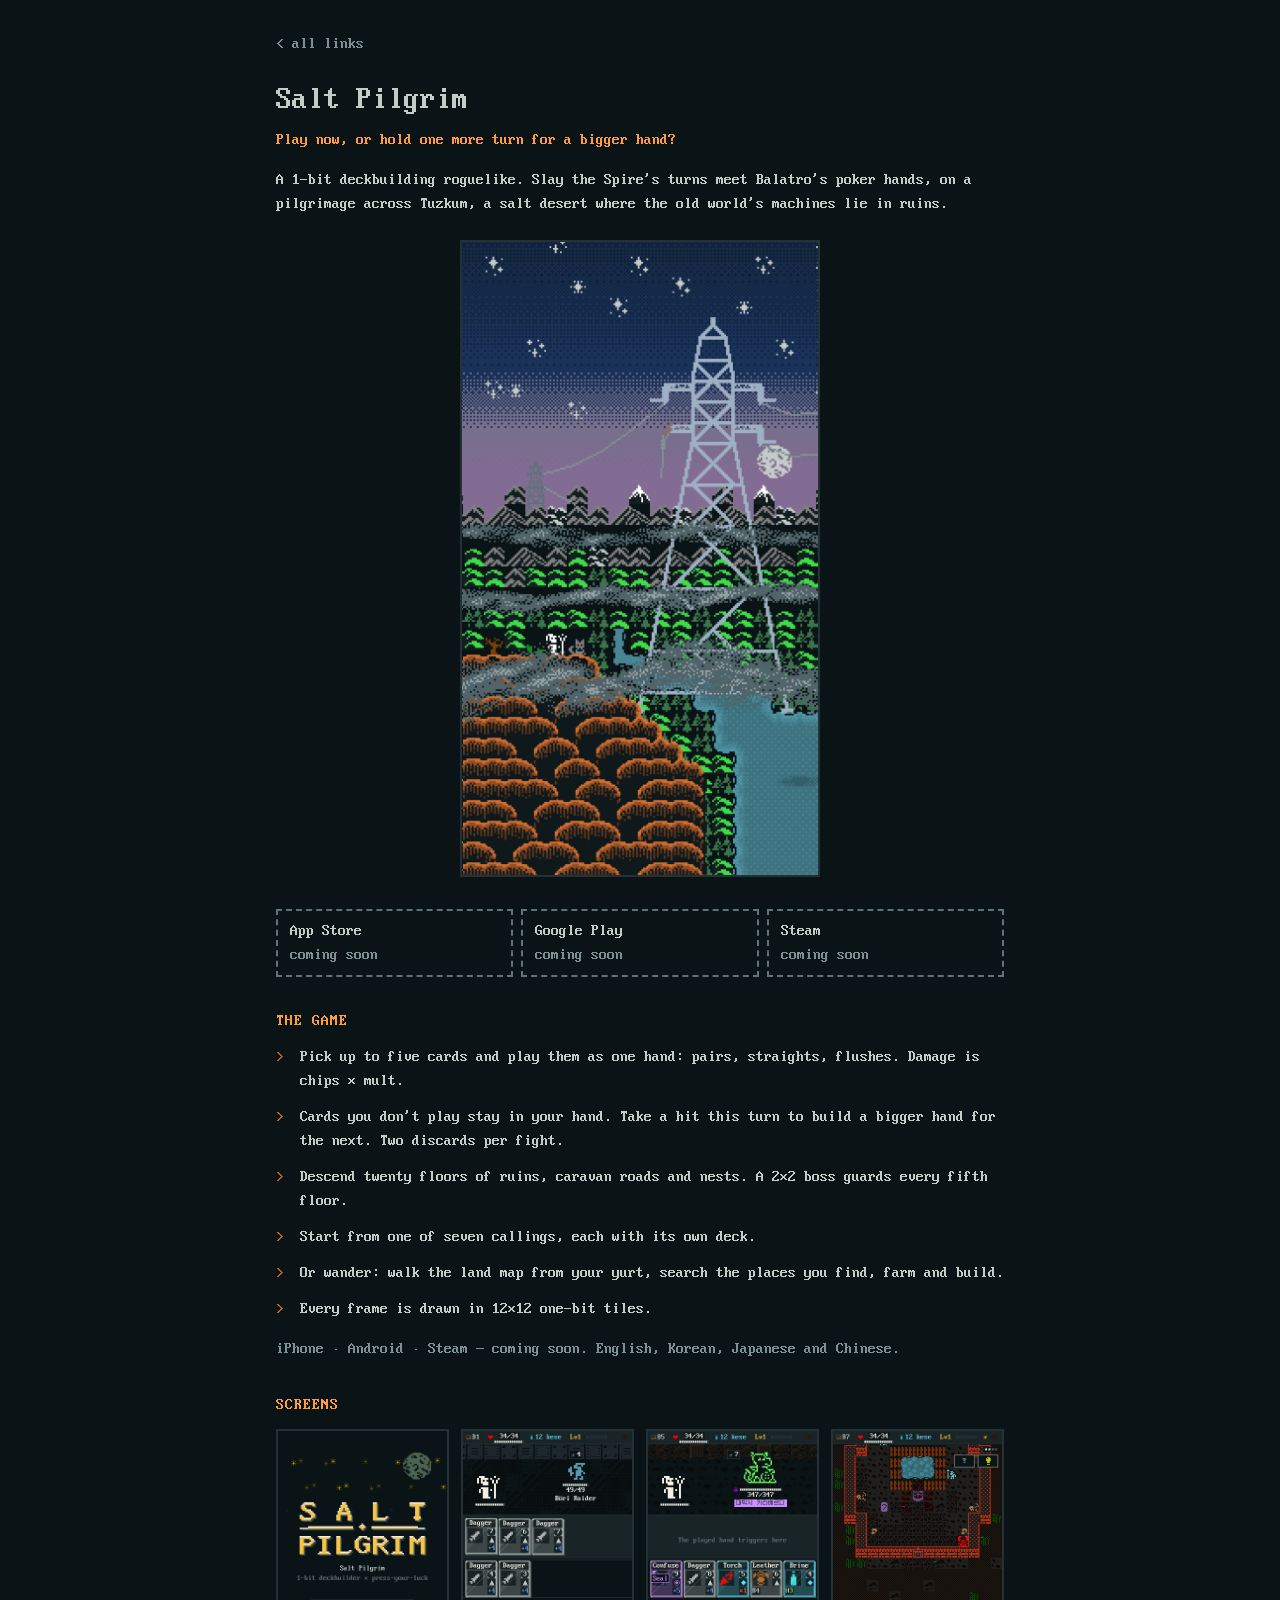
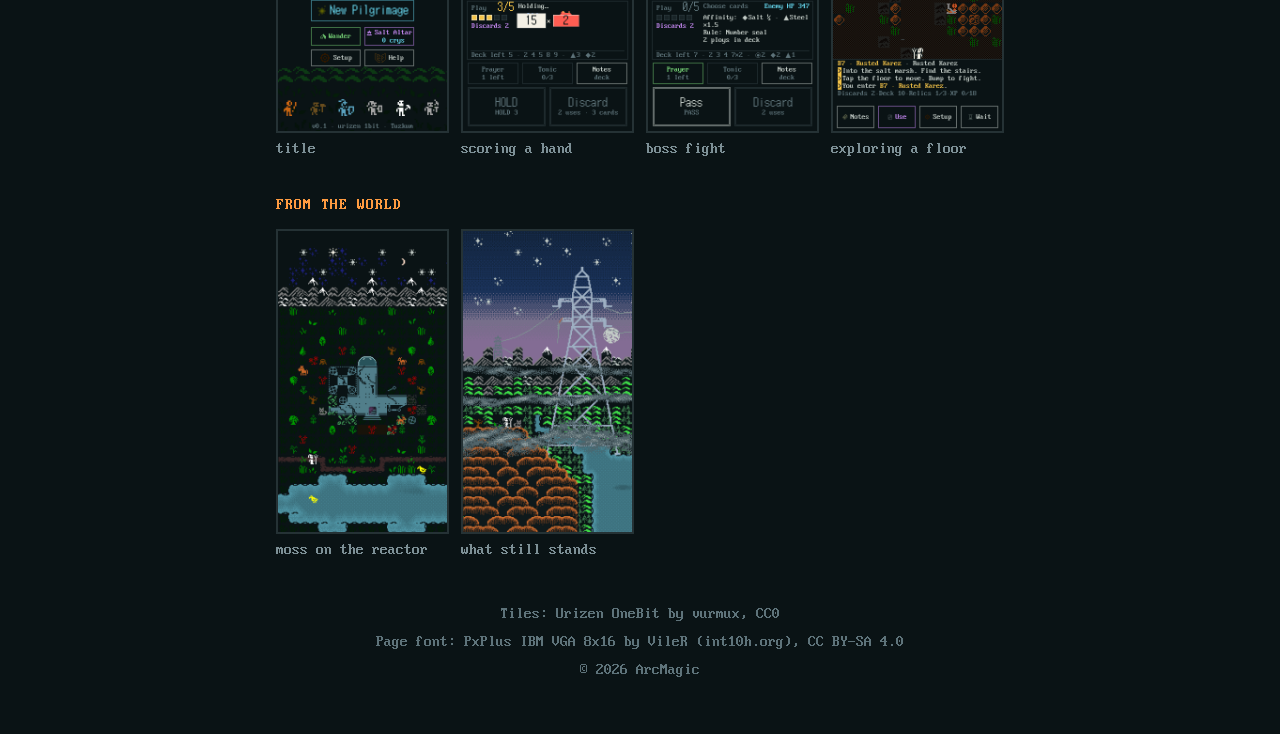
==== salt-pilgrim/index.html @ 6f79bd91 "Link tree and landing pages for Salt Pilgrim and Salt Pilgrim: The Water Returned English only; App " ====
<!doctype html>
<html lang="en">
<head>
<meta charset="utf-8">
<meta name="viewport" content="width=device-width, initial-scale=1">
<title>Salt Pilgrim — 1-bit deckbuilding roguelike</title>
<meta name="description" content="Play now, or hold one more turn for a bigger hand? A 1-bit deckbuilding roguelike set in Tuzkum, a salt desert. Coming soon to iOS, Android and Steam.">
<meta property="og:title" content="Salt Pilgrim">
<meta property="og:description" content="A 1-bit deckbuilding roguelike. Coming soon to iOS, Android and Steam.">
<meta property="og:image" content="https://namyunwoo.github.io/saltpilgrim/img/sp/moment06.png">
<meta property="og:url" content="https://namyunwoo.github.io/saltpilgrim/salt-pilgrim/">
<meta name="theme-color" content="#0A1315">
<link rel="icon" href="../img/avatar.png">
<link rel="stylesheet" href="../style.css">
</head>
<body>
<main class="wrap wide">
  <a class="back" href="../">&lt; all links</a>

  <section class="hero">
    <h1>Salt Pilgrim</h1>
    <p class="tagline">Play now, or hold one more turn for a bigger hand?</p>
    <p class="pitch">A 1-bit deckbuilding roguelike. Slay the Spire's turns meet Balatro's poker hands, on a pilgrimage across Tuzkum, a salt desert where the old world's machines lie in ruins.</p>
    <img class="hero-art tall" src="../img/sp/moment06.png" alt="A pilgrim and a dog on a mountain summit, facing a giant ruined power pylon at dusk" width="720" height="1280">
  </section>

  <div class="stores" aria-label="Store releases">
    <div class="store"><b>App Store</b>coming soon</div>
    <div class="store"><b>Google Play</b>coming soon</div>
    <div class="store"><b>Steam</b>coming soon</div>
  </div>

  <h2>THE GAME</h2>
  <ul class="features">
    <li>Pick up to five cards and play them as one hand: pairs, straights, flushes. Damage is chips × mult.</li>
    <li>Cards you don't play stay in your hand. Take a hit this turn to build a bigger hand for the next. Two discards per fight.</li>
    <li>Descend twenty floors of ruins, caravan roads and nests. A 2×2 boss guards every fifth floor.</li>
    <li>Start from one of seven callings, each with its own deck.</li>
    <li>Or wander: walk the land map from your yurt, search the places you find, farm and build.</li>
    <li>Every frame is drawn in 12×12 one-bit tiles.</li>
  </ul>
  <p class="facts">iPhone · Android · Steam — coming soon. English, Korean, Japanese and Chinese.</p>

  <h2>SCREENS</h2>
  <div class="shots">
    <figure><img src="../img/sp/title.png" alt="Title screen" width="720" height="1280" loading="lazy"><figcaption>title</figcaption></figure>
    <figure><img src="../img/sp/combat.png" alt="A hand being scored in combat" width="720" height="1280" loading="lazy"><figcaption>scoring a hand</figcaption></figure>
    <figure><img src="../img/sp/boss.png" alt="Boss fight" width="720" height="1280" loading="lazy"><figcaption>boss fight</figcaption></figure>
    <figure><img src="../img/sp/map.png" alt="Exploring a floor" width="720" height="1280" loading="lazy"><figcaption>exploring a floor</figcaption></figure>
  </div>

  <h2>FROM THE WORLD</h2>
  <div class="shots">
    <figure><img src="../img/sp/moment05.png" alt="A mossy ruined reactor in a forest at night, a pilgrim walking past" width="720" height="1280" loading="lazy"><figcaption>moss on the reactor</figcaption></figure>
    <figure><img src="../img/sp/moment06.png" alt="A pilgrim and a dog facing a ruined pylon" width="720" height="1280" loading="lazy"><figcaption>what still stands</figcaption></figure>
  </div>

  <footer>
    <p>Tiles: Urizen OneBit by vurmux, CC0</p>
    <p>Page font: PxPlus IBM VGA 8x16 by VileR (int10h.org), CC BY-SA 4.0</p>
    <p>© 2026 ArcMagic</p>
  </footer>
</main>
</body>
</html>
---- style.css ----
/* SALT PILGRIM links — 1-bit look: the game palette, one VGA font, no gradients. */
@font-face {
  font-family: "VGA";
  src: url("fonts/vga.ttf") format("truetype");
  font-display: swap;
}
:root {
  --bg: #0A1315;      /* k  — background */
  --panel: #0F191B;   /* rock body */
  --line: #253235;
  --ink: #C3CCC7;     /* y  — salt grey */
  --muted: #7D9096;
  --dim: #5E737A;     /* K  — ash stone */
  --accent: #FF9B40;  /* O  — lamp */
  --rust: #C2622A;    /* o  — rust */
  --water: #68DBF2;   /* C  — water */
  --gutter: 16px;
}
* { box-sizing: border-box; }
html { background: var(--bg); }
body {
  margin: 0;
  background: var(--bg);
  color: var(--ink);
  font-family: "VGA", ui-monospace, "SFMono-Regular", Menlo, Consolas, monospace;
  font-size: 16px;
  line-height: 24px;
  -webkit-font-smoothing: none;
  -moz-osx-font-smoothing: grayscale;
  text-rendering: optimizeSpeed;
}
a { color: inherit; }
a:focus-visible, button:focus-visible { outline: 2px solid var(--accent); outline-offset: 2px; }
img { display: block; max-width: 100%; height: auto; }

.wrap { max-width: 480px; margin: 0 auto; padding: 32px var(--gutter) 48px; }
.wrap.wide { max-width: 760px; }

/* ── link tree ─────────────────────────────────── */
.profile { text-align: center; margin-bottom: 32px; }
.avatar { width: 96px; height: 96px; margin: 0 auto 16px; border: 2px solid var(--line); image-rendering: pixelated; }
.profile h1 { font-size: 32px; line-height: 40px; margin: 0; font-weight: normal; letter-spacing: 1px; }
.profile p { margin: 8px 0 0; color: var(--muted); }

.game {
  display: block;
  text-decoration: none;
  border: 2px solid var(--line);
  background: var(--panel);
  padding: 16px;
  margin-bottom: 16px;
}
.game:hover { border-color: var(--dim); }
.game-head { display: flex; gap: 16px; align-items: center; }
.game-head img { width: 64px; height: 64px; flex: none; border: 2px solid var(--line); object-fit: cover; }
.game-title { display: block; color: var(--ink); }
.game-kind { display: block; color: var(--muted); }
.game-go { display: block; margin-top: 4px; color: var(--accent); }
.soon-row { display: flex; flex-wrap: wrap; gap: 8px; margin-top: 16px; }
.soon {
  border: 1px dashed var(--dim);
  color: var(--muted);
  padding: 0 8px;
  white-space: nowrap;
}

.social { display: flex; justify-content: center; flex-wrap: wrap; gap: 8px 24px; margin: 32px 0 0; padding: 0; list-style: none; }
.social a { color: var(--muted); text-decoration: none; border-bottom: 1px solid var(--line); }
.social a:hover { color: var(--ink); }

footer { margin-top: 40px; color: var(--dim); text-align: center; font-size: 16px; }
footer p { margin: 4px 0; }
footer a { color: var(--muted); }

/* ── landing pages ─────────────────────────────── */
.back { color: var(--muted); text-decoration: none; }
.back:hover { color: var(--ink); }
.hero { margin: 24px 0 32px; }
.hero h1 { font-size: 32px; line-height: 40px; margin: 0 0 8px; font-weight: normal; }
.tagline { color: var(--accent); margin: 0 0 16px; }
.pitch { margin: 0; }
.hero-art { margin: 24px auto 0; border: 2px solid var(--line); }
.hero-art.tall { max-width: 360px; }
.title-row { display: flex; gap: 16px; align-items: center; }
.title-row img { width: 72px; height: 72px; flex: none; }

.stores { display: grid; grid-template-columns: repeat(auto-fit, minmax(140px, 1fr)); gap: 8px; margin: 0 0 32px; }
.store {
  border: 2px dashed var(--dim);
  padding: 8px 12px;
  color: var(--muted);
}
.store b { display: block; color: var(--ink); font-weight: normal; }

h2 { font-size: 16px; font-weight: normal; color: var(--accent); margin: 32px 0 12px; letter-spacing: 1px; }
.features { list-style: none; margin: 0; padding: 0; }
.features li { padding-left: 24px; position: relative; margin-bottom: 12px; }
.features li::before { content: ">"; position: absolute; left: 0; color: var(--rust); }
.facts { color: var(--muted); }

.shots { display: grid; gap: 12px; grid-template-columns: repeat(2, minmax(0, 1fr)); }
.shots.land { grid-template-columns: 1fr; }
@media (min-width: 640px) { .shots { grid-template-columns: repeat(4, minmax(0, 1fr)); } .shots.land { grid-template-columns: repeat(2, minmax(0, 1fr)); } }
.shots figure { margin: 0; }
.shots img { border: 2px solid var(--line); width: 100%; }
.shots figcaption { color: var(--muted); margin-top: 4px; }
.contact a { color: var(--water); }
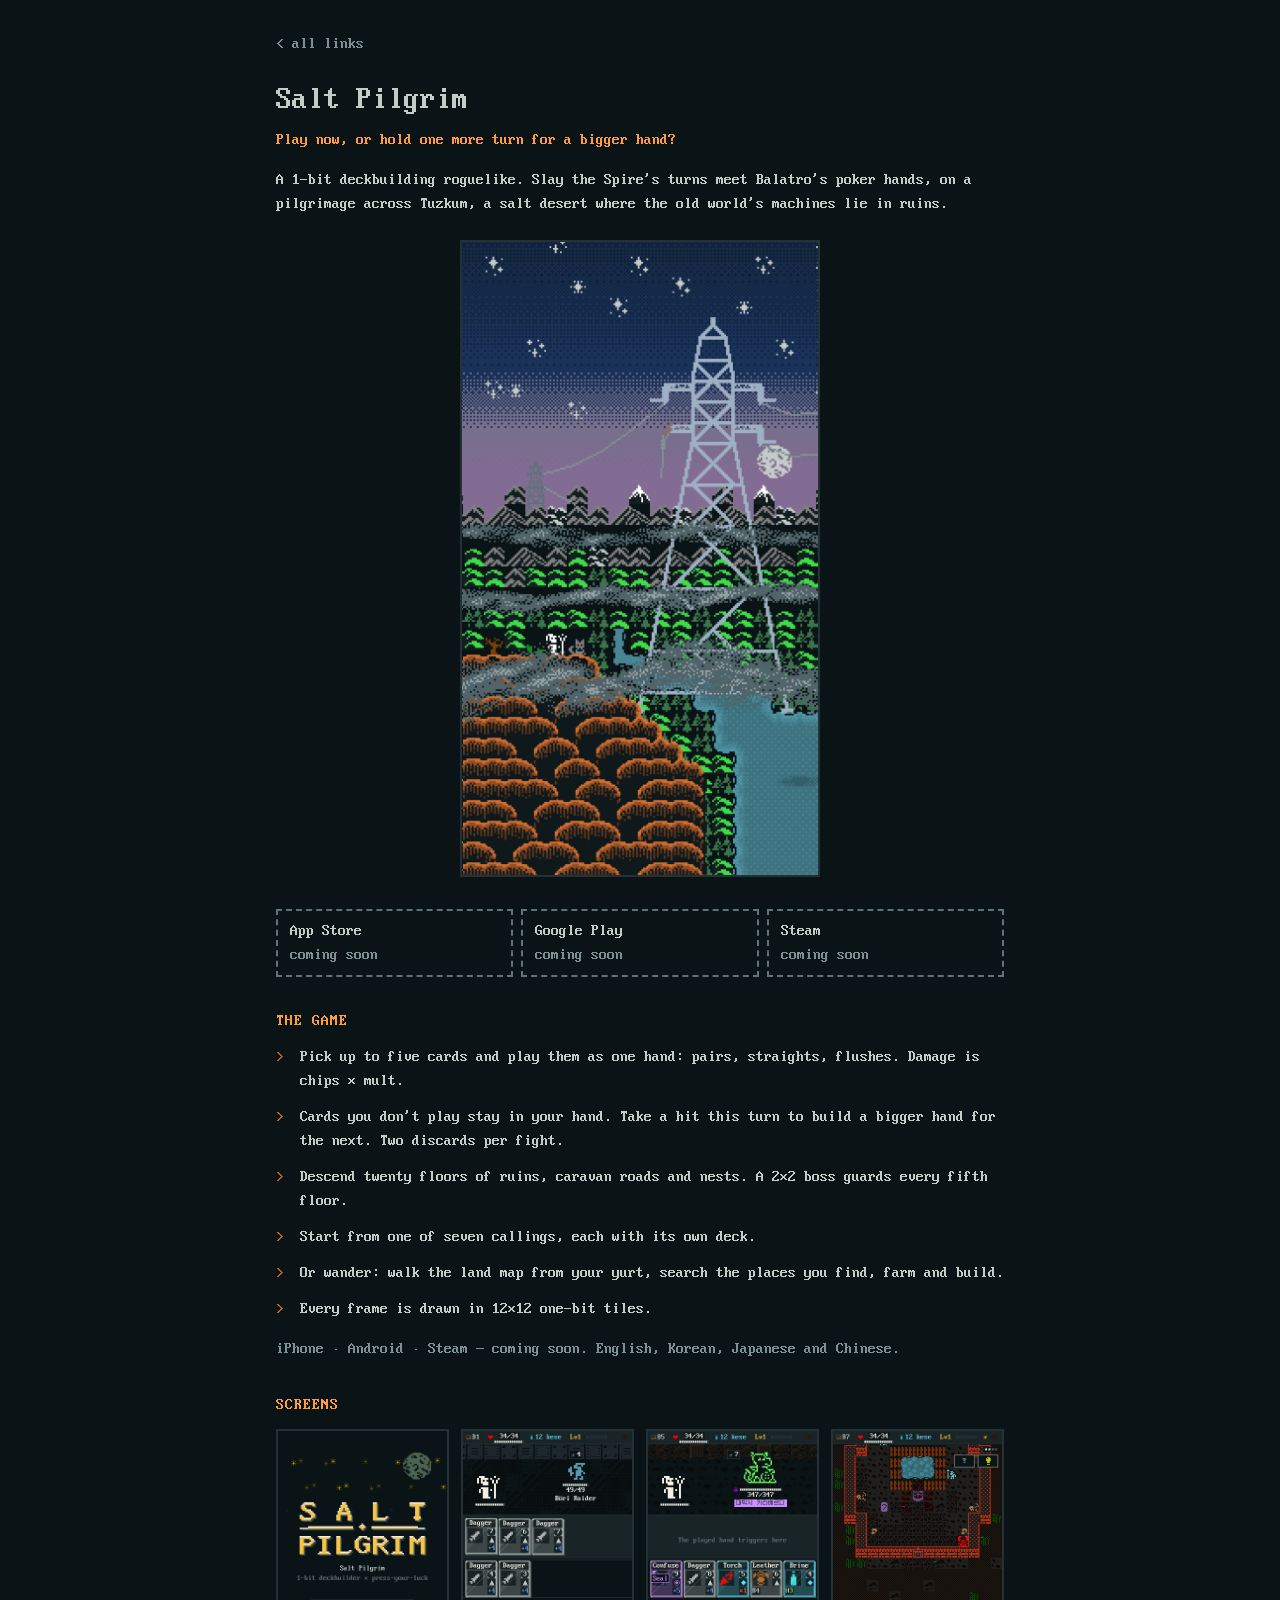
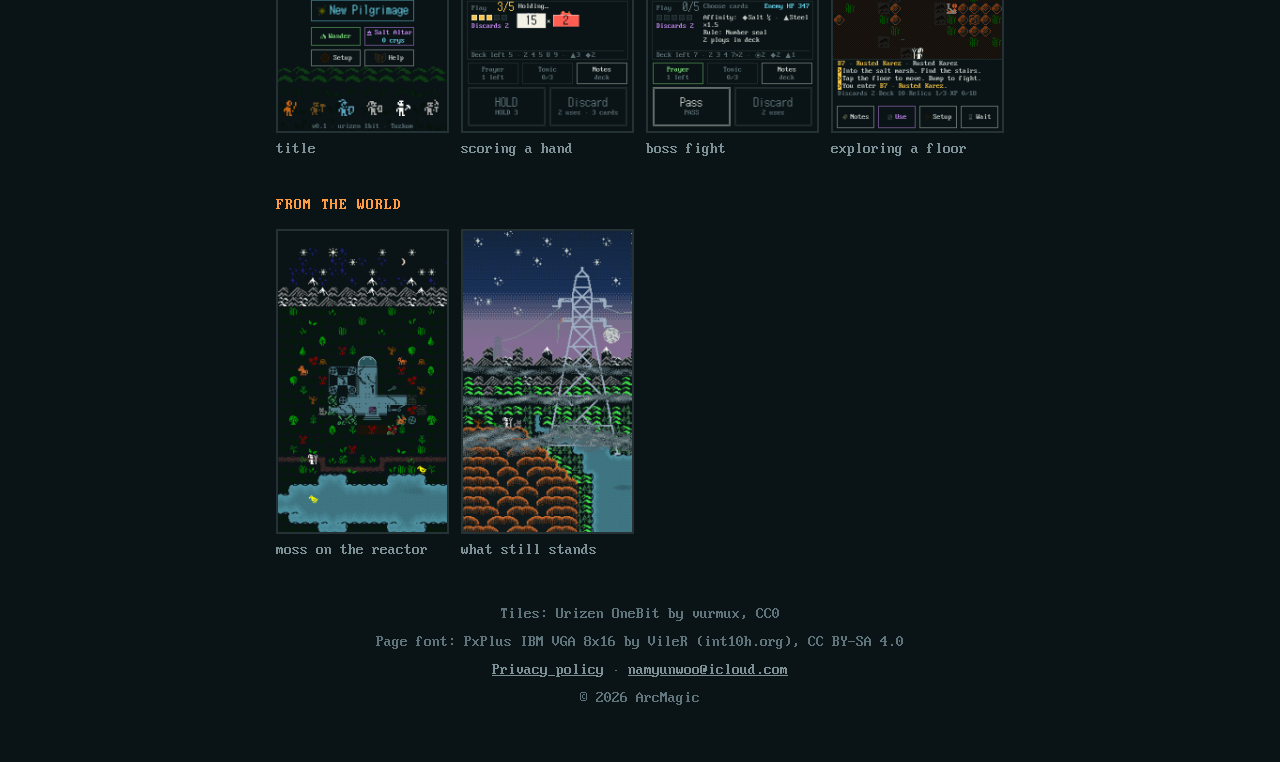
==== commit 38227a65: "Salt Pilgrim: privacy policy page (EN + KO) and footer link User approved the draft (2026-10-06, via" ====
--- a/salt-pilgrim/index.html
+++ b/salt-pilgrim/index.html
@@ -58,6 +58,7 @@
   <footer>
     <p>Tiles: Urizen OneBit by vurmux, CC0</p>
     <p>Page font: PxPlus IBM VGA 8x16 by VileR (int10h.org), CC BY-SA 4.0</p>
+    <p><a href="privacy/">Privacy policy</a> · <a href="mailto:namyunwoo@icloud.com">namyunwoo@icloud.com</a></p>
     <p>© 2026 ArcMagic</p>
   </footer>
 </main>
--- a/style.css
+++ b/style.css
@@ -80,7 +80,7 @@
 .tagline { color: var(--accent); margin: 0 0 16px; }
 .pitch { margin: 0; }
 .hero-art { margin: 24px auto 0; border: 2px solid var(--line); }
-.hero-art.tall { max-width: 360px; }
+.hero-art.tall { max-width: min(360px, 100%); }
 .title-row { display: flex; gap: 16px; align-items: center; }
 .title-row img { width: 72px; height: 72px; flex: none; }
 
@@ -105,3 +105,14 @@
 .shots img { border: 2px solid var(--line); width: 100%; }
 .shots figcaption { color: var(--muted); margin-top: 4px; }
 .contact a { color: var(--water); }
+
+.seller { margin-top: 12px; color: var(--dim); overflow-wrap: anywhere; }
+.seller[lang="ko"] { font-family: "NeoDunggeunmo", "Apple SD Gothic Neo", "Malgun Gothic", sans-serif; }
+video.hero-art { display: block; width: 100%; height: auto; background: var(--panel); }
+
+/* 옛 CRT 4:3 화면(80×30 칸 × 2 = 1280×960 — paid-app 2026-10-06): 글이 작아 보이지 않게 본문 폭보다 넓게(최대 960), 한 줄에 한 장, 픽셀 그대로 */
+video.hero-art.bleed, .bleed { width: min(960px, calc(100vw - 32px)); max-width: none; position: relative; left: 50%; transform: translateX(-50%); }
+.crt { aspect-ratio: 4 / 3; image-rendering: pixelated; }
+.shots.crt { display: block; aspect-ratio: auto; image-rendering: auto; }
+.shots.crt figure { width: min(960px, calc(100vw - 32px)); position: relative; left: 50%; transform: translateX(-50%); margin: 0 0 24px; }
+.shots.crt img { aspect-ratio: 4 / 3; image-rendering: pixelated; width: 100%; height: auto; }
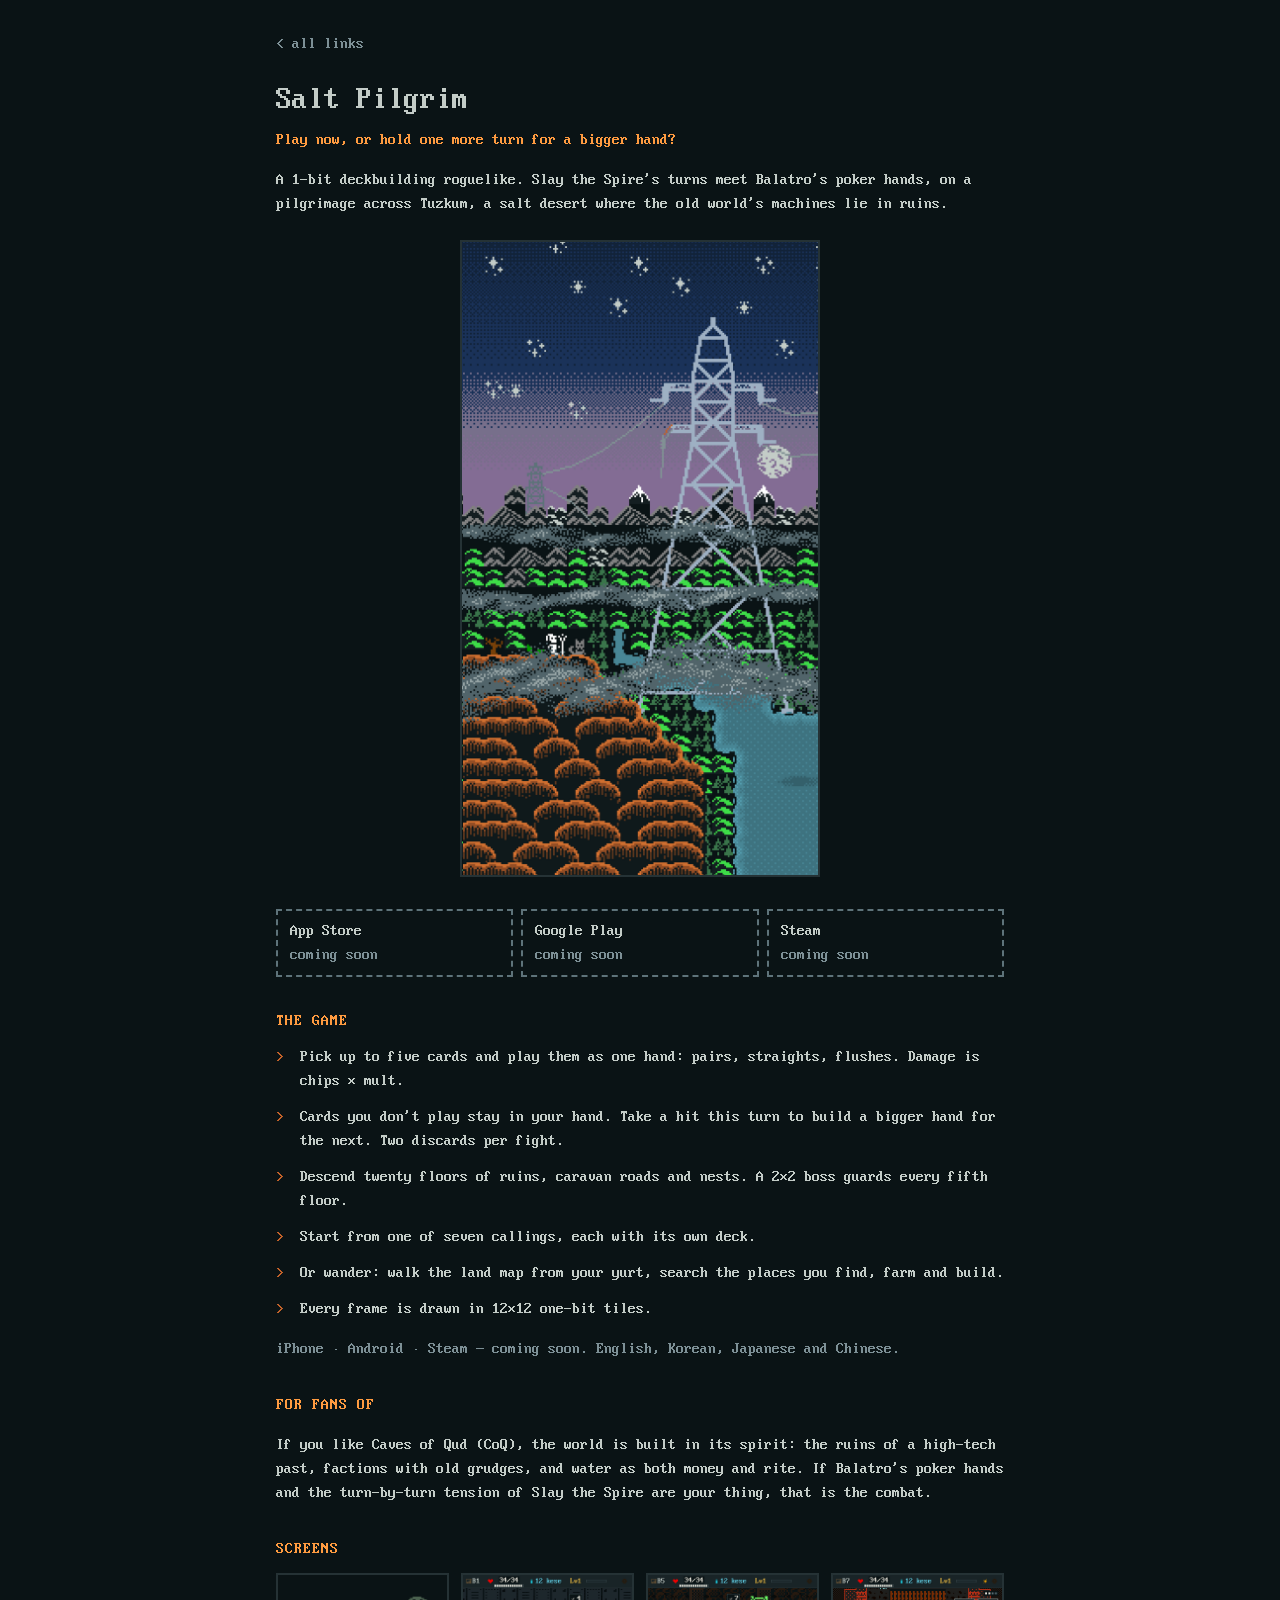
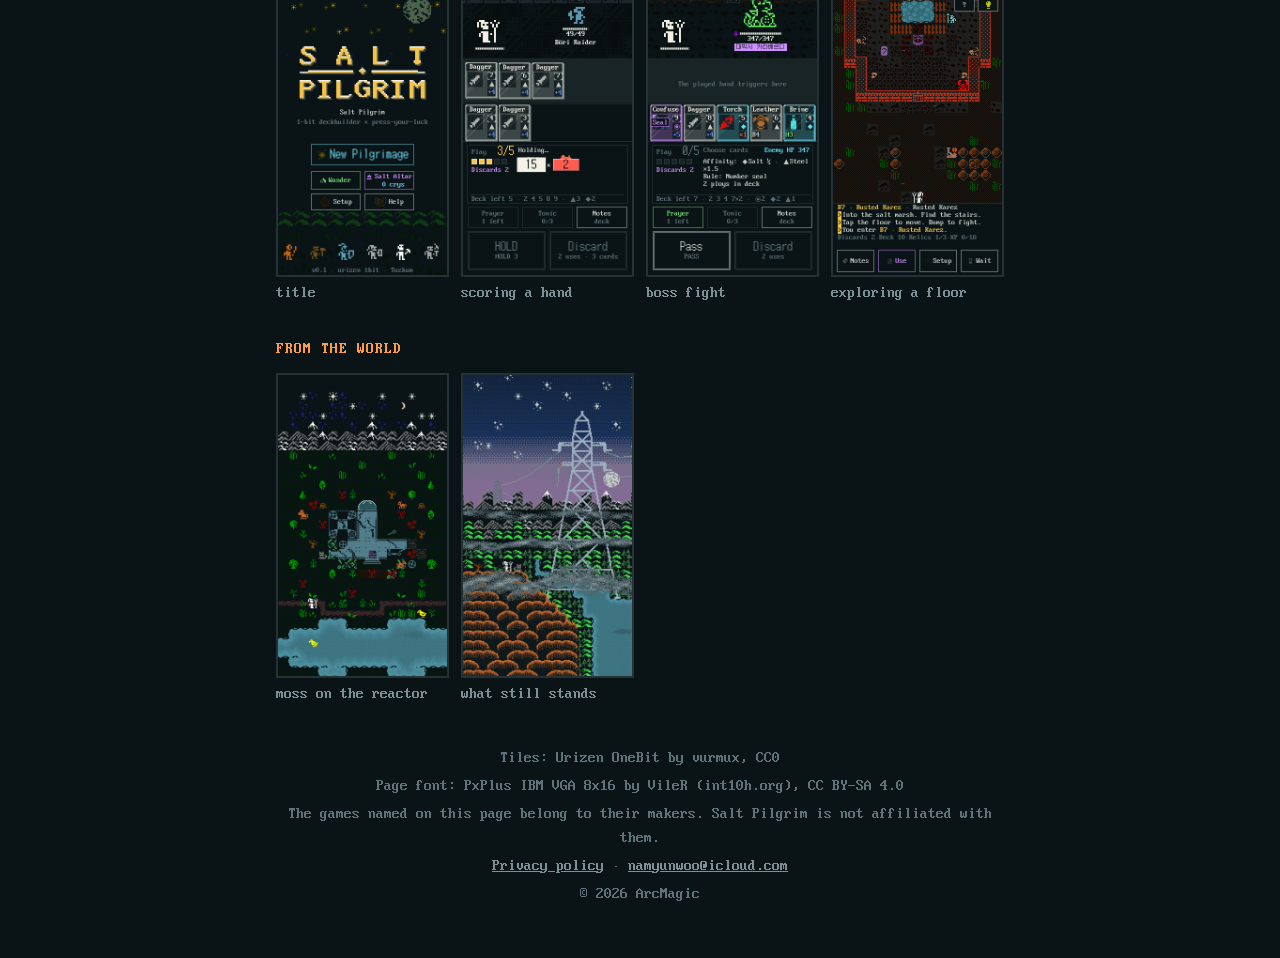
==== commit 0ee63bb4: "SEO: titles, meta descriptions, canonical, VideoGame JSON-LD, 'For fans of' sections, sitemap.xml Us" ====
--- a/salt-pilgrim/index.html
+++ b/salt-pilgrim/index.html
@@ -3,8 +3,10 @@
 <head>
 <meta charset="utf-8">
 <meta name="viewport" content="width=device-width, initial-scale=1">
-<title>Salt Pilgrim — 1-bit deckbuilding roguelike</title>
-<meta name="description" content="Play now, or hold one more turn for a bigger hand? A 1-bit deckbuilding roguelike set in Tuzkum, a salt desert. Coming soon to iOS, Android and Steam.">
+<title>Salt Pilgrim — a 1-bit roguelike deckbuilder for fans of Balatro and Caves of Qud</title>
+<meta name="description" content="A 1-bit roguelike deckbuilder: Balatro-style poker hands, Slay the Spire turns, and a salt-desert world in the spirit of Caves of Qud (CoQ). Coming soon to iOS, Android and Steam.">
+<link rel="canonical" href="https://namyunwoo.github.io/saltpilgrim/salt-pilgrim/">
+<script type="application/ld+json">{"@context": "https://schema.org", "@type": "VideoGame", "name": "Salt Pilgrim", "url": "https://namyunwoo.github.io/saltpilgrim/salt-pilgrim/", "description": "A 1-bit roguelike deckbuilder. Play poker-style hands for chips × mult across twenty floors of a salt desert.", "image": "https://namyunwoo.github.io/saltpilgrim/img/sp/moment06.png", "genre": ["Roguelike", "Deckbuilder", "Card game"], "gamePlatform": ["iOS", "Android", "Steam"], "inLanguage": ["en", "ko", "ja", "zh"], "publisher": {"@type": "Organization", "name": "ArcMagic"}, "author": {"@type": "Organization", "name": "ArcMagic"}, "sameAs": ["https://www.instagram.com/salt_pilgrim/", "https://www.youtube.com/@salt_pilgrim", "https://www.threads.com/@salt_pilgrim"]}</script>
 <meta property="og:title" content="Salt Pilgrim">
 <meta property="og:description" content="A 1-bit deckbuilding roguelike. Coming soon to iOS, Android and Steam.">
 <meta property="og:image" content="https://namyunwoo.github.io/saltpilgrim/img/sp/moment06.png">
@@ -41,6 +43,9 @@
   </ul>
   <p class="facts">iPhone · Android · Steam — coming soon. English, Korean, Japanese and Chinese.</p>
 
+  <h2>FOR FANS OF</h2>
+  <p>If you like Caves of Qud (CoQ), the world is built in its spirit: the ruins of a high-tech past, factions with old grudges, and water as both money and rite. If Balatro's poker hands and the turn-by-turn tension of Slay the Spire are your thing, that is the combat.</p>
+
   <h2>SCREENS</h2>
   <div class="shots">
     <figure><img src="../img/sp/title.png" alt="Title screen" width="720" height="1280" loading="lazy"><figcaption>title</figcaption></figure>
@@ -58,6 +63,7 @@
   <footer>
     <p>Tiles: Urizen OneBit by vurmux, CC0</p>
     <p>Page font: PxPlus IBM VGA 8x16 by VileR (int10h.org), CC BY-SA 4.0</p>
+    <p>The games named on this page belong to their makers. Salt Pilgrim is not affiliated with them.</p>
     <p><a href="privacy/">Privacy policy</a> · <a href="mailto:namyunwoo@icloud.com">namyunwoo@icloud.com</a></p>
     <p>© 2026 ArcMagic</p>
   </footer>
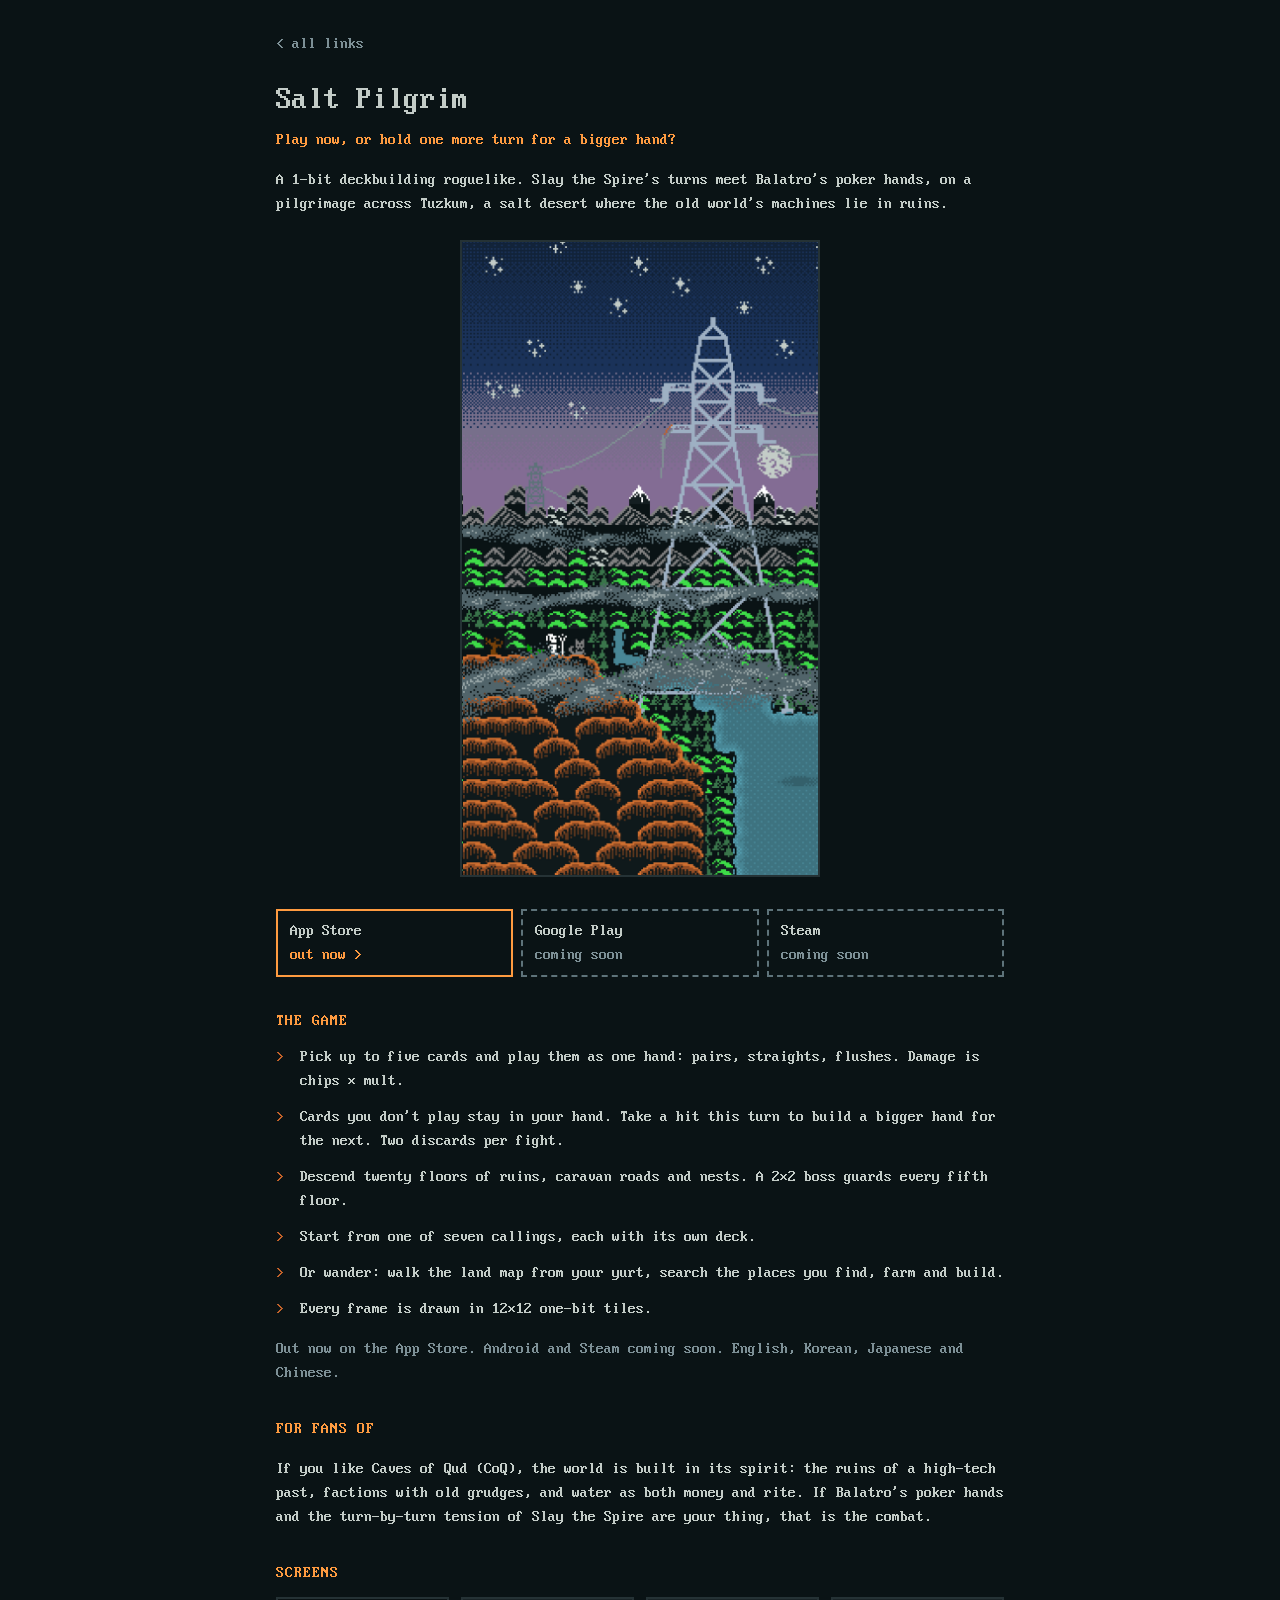
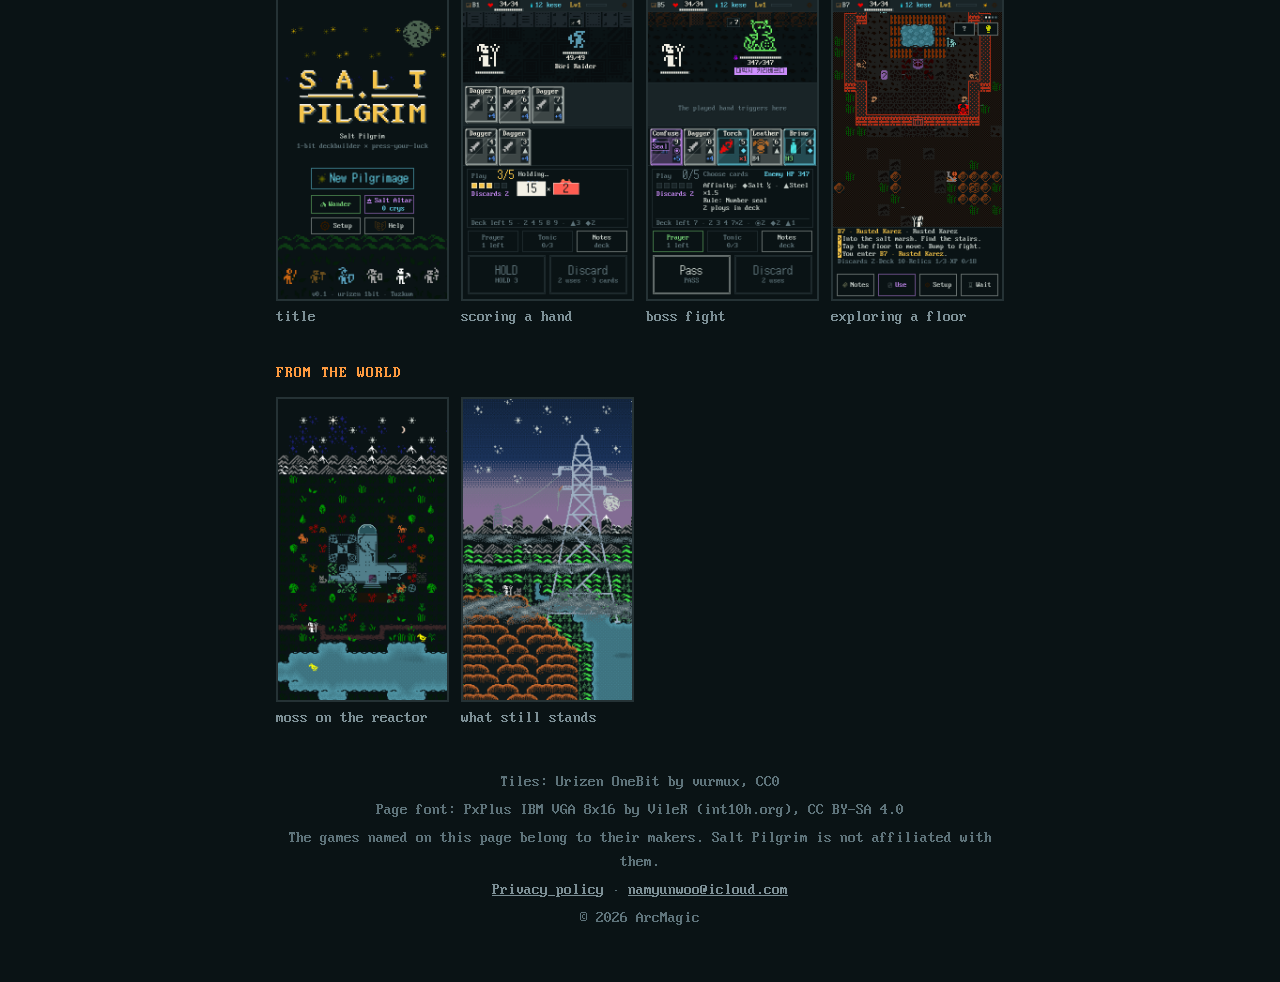
==== commit 8ae1ac4a: "Salt Pilgrim: App Store link (out now) on the link tree and landing page - Link tree: the Salt Pilgr" ====
--- a/salt-pilgrim/index.html
+++ b/salt-pilgrim/index.html
@@ -4,11 +4,11 @@
 <meta charset="utf-8">
 <meta name="viewport" content="width=device-width, initial-scale=1">
 <title>Salt Pilgrim — a 1-bit roguelike deckbuilder for fans of Balatro and Caves of Qud</title>
-<meta name="description" content="A 1-bit roguelike deckbuilder: Balatro-style poker hands, Slay the Spire turns, and a salt-desert world in the spirit of Caves of Qud (CoQ). Coming soon to iOS, Android and Steam.">
+<meta name="description" content="A 1-bit roguelike deckbuilder: Balatro-style poker hands, Slay the Spire turns, and a salt-desert world in the spirit of Caves of Qud (CoQ). Out now on the App Store; Android and Steam coming soon.">
 <link rel="canonical" href="https://namyunwoo.github.io/saltpilgrim/salt-pilgrim/">
-<script type="application/ld+json">{"@context": "https://schema.org", "@type": "VideoGame", "name": "Salt Pilgrim", "url": "https://namyunwoo.github.io/saltpilgrim/salt-pilgrim/", "description": "A 1-bit roguelike deckbuilder. Play poker-style hands for chips × mult across twenty floors of a salt desert.", "image": "https://namyunwoo.github.io/saltpilgrim/img/sp/moment06.png", "genre": ["Roguelike", "Deckbuilder", "Card game"], "gamePlatform": ["iOS", "Android", "Steam"], "inLanguage": ["en", "ko", "ja", "zh"], "publisher": {"@type": "Organization", "name": "ArcMagic"}, "author": {"@type": "Organization", "name": "ArcMagic"}, "sameAs": ["https://www.instagram.com/salt_pilgrim/", "https://www.youtube.com/@salt_pilgrim", "https://www.threads.com/@salt_pilgrim"]}</script>
+<script type="application/ld+json">{"@context": "https://schema.org", "@type": "VideoGame", "name": "Salt Pilgrim", "url": "https://namyunwoo.github.io/saltpilgrim/salt-pilgrim/", "description": "A 1-bit roguelike deckbuilder. Play poker-style hands for chips × mult across twenty floors of a salt desert.", "image": "https://namyunwoo.github.io/saltpilgrim/img/sp/moment06.png", "genre": ["Roguelike", "Deckbuilder", "Card game"], "gamePlatform": ["iOS", "Android", "Steam"], "inLanguage": ["en", "ko", "ja", "zh"], "publisher": {"@type": "Organization", "name": "ArcMagic"}, "author": {"@type": "Organization", "name": "ArcMagic"}, "sameAs": ["https://apps.apple.com/app/id6819187251", "https://www.instagram.com/salt_pilgrim/", "https://www.youtube.com/@salt_pilgrim", "https://www.threads.com/@salt_pilgrim"]}</script>
 <meta property="og:title" content="Salt Pilgrim">
-<meta property="og:description" content="A 1-bit deckbuilding roguelike. Coming soon to iOS, Android and Steam.">
+<meta property="og:description" content="A 1-bit deckbuilding roguelike. Out now on the App Store; Android and Steam coming soon.">
 <meta property="og:image" content="https://namyunwoo.github.io/saltpilgrim/img/sp/moment06.png">
 <meta property="og:url" content="https://namyunwoo.github.io/saltpilgrim/salt-pilgrim/">
 <meta name="theme-color" content="#0A1315">
@@ -27,7 +27,7 @@
   </section>
 
   <div class="stores" aria-label="Store releases">
-    <div class="store"><b>App Store</b>coming soon</div>
+    <a class="store live" href="https://apps.apple.com/app/id6819187251"><b>App Store</b>out now &gt;</a>
     <div class="store"><b>Google Play</b>coming soon</div>
     <div class="store"><b>Steam</b>coming soon</div>
   </div>
@@ -41,7 +41,7 @@
     <li>Or wander: walk the land map from your yurt, search the places you find, farm and build.</li>
     <li>Every frame is drawn in 12×12 one-bit tiles.</li>
   </ul>
-  <p class="facts">iPhone · Android · Steam — coming soon. English, Korean, Japanese and Chinese.</p>
+  <p class="facts">Out now on the App Store. Android and Steam coming soon. English, Korean, Japanese and Chinese.</p>
 
   <h2>FOR FANS OF</h2>
   <p>If you like Caves of Qud (CoQ), the world is built in its spirit: the ruins of a high-tech past, factions with old grudges, and water as both money and rite. If Balatro's poker hands and the turn-by-turn tension of Slay the Spire are your thing, that is the combat.</p>
--- a/style.css
+++ b/style.css
@@ -51,6 +51,15 @@
   margin-bottom: 16px;
 }
 .game:hover { border-color: var(--dim); }
+.game-link { display: block; text-decoration: none; color: inherit; }
+.store-now {
+  border: 1px solid var(--accent);
+  color: var(--accent);
+  padding: 0 8px;
+  white-space: nowrap;
+  text-decoration: none;
+}
+.store-now:hover { background: var(--accent); color: var(--bg); }
 .game-head { display: flex; gap: 16px; align-items: center; }
 .game-head img { width: 64px; height: 64px; flex: none; border: 2px solid var(--line); object-fit: cover; }
 .game-title { display: block; color: var(--ink); }
@@ -91,6 +100,9 @@
   color: var(--muted);
 }
 .store b { display: block; color: var(--ink); font-weight: normal; }
+a.store.live { border-style: solid; border-color: var(--accent); color: var(--accent); text-decoration: none; }
+a.store.live:hover { background: var(--accent); color: var(--bg); }
+a.store.live:hover b { color: var(--bg); }
 
 h2 { font-size: 16px; font-weight: normal; color: var(--accent); margin: 32px 0 12px; letter-spacing: 1px; }
 .features { list-style: none; margin: 0; padding: 0; }
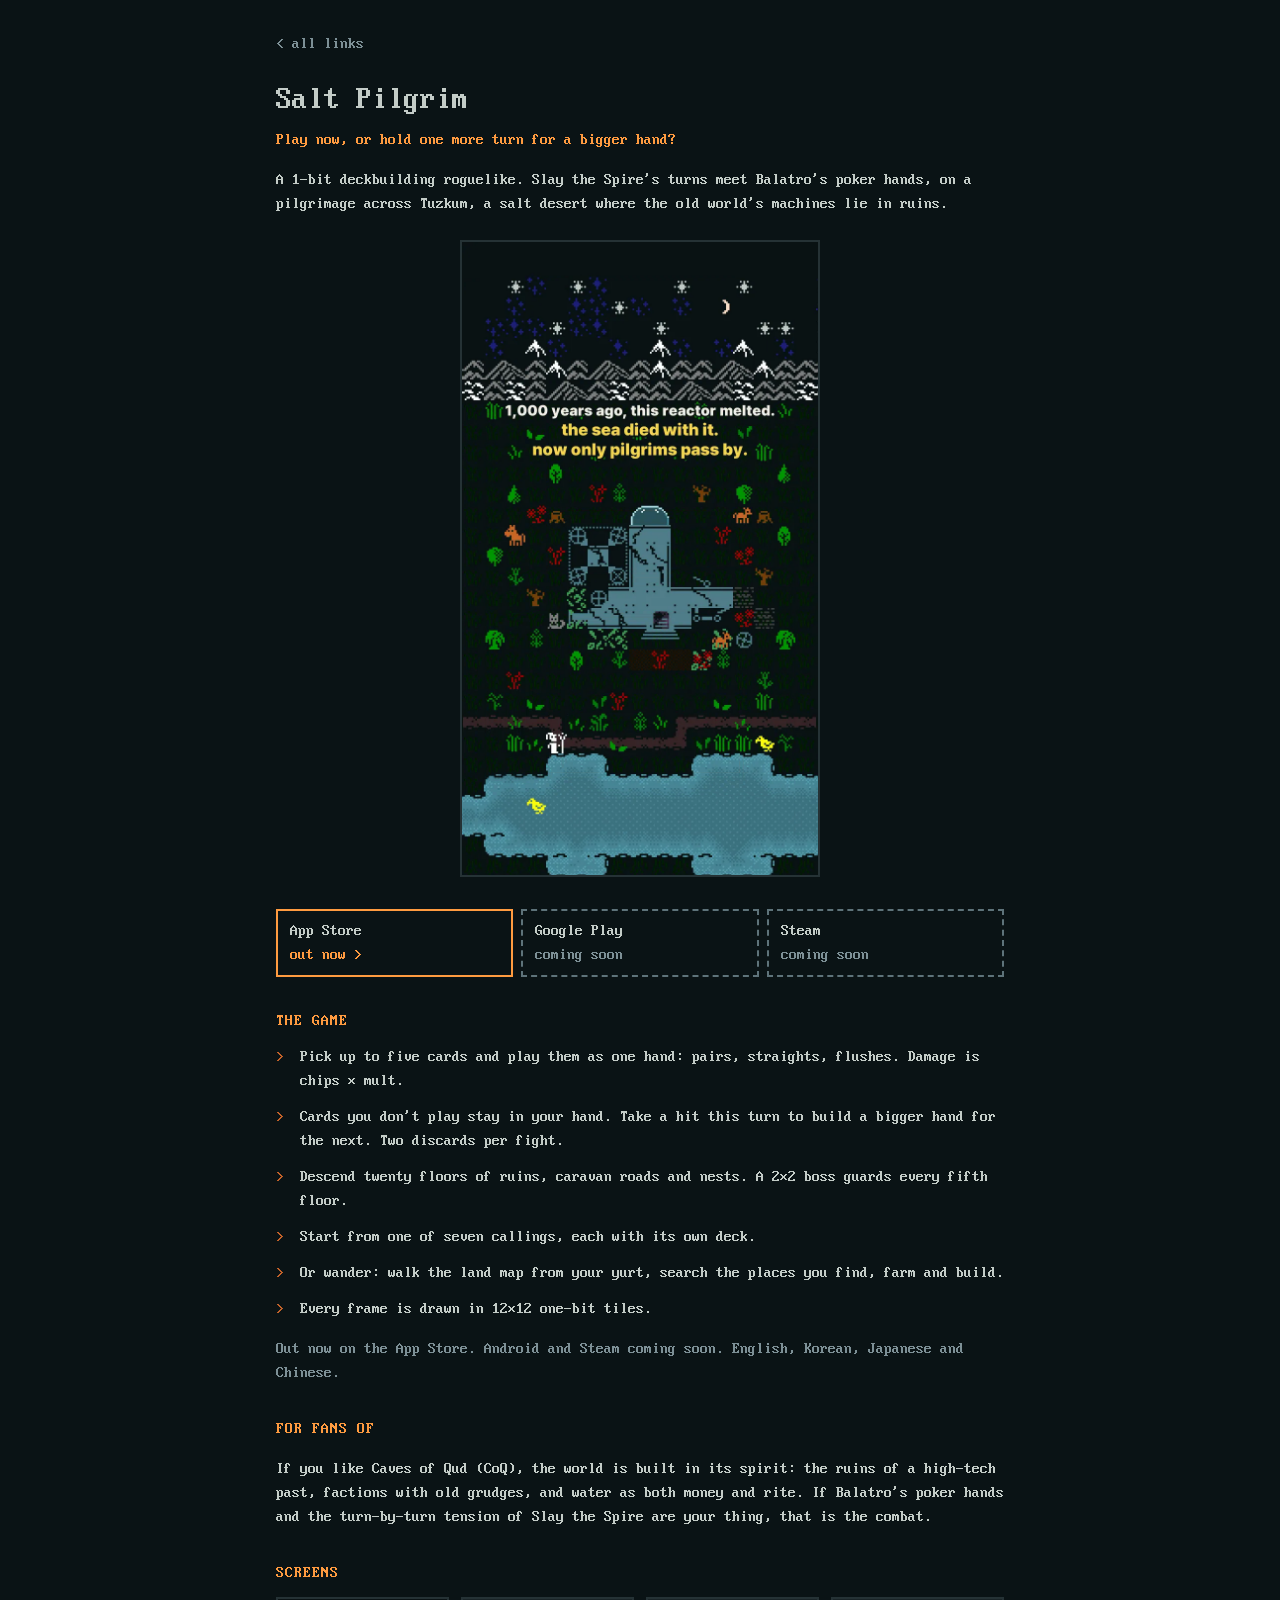
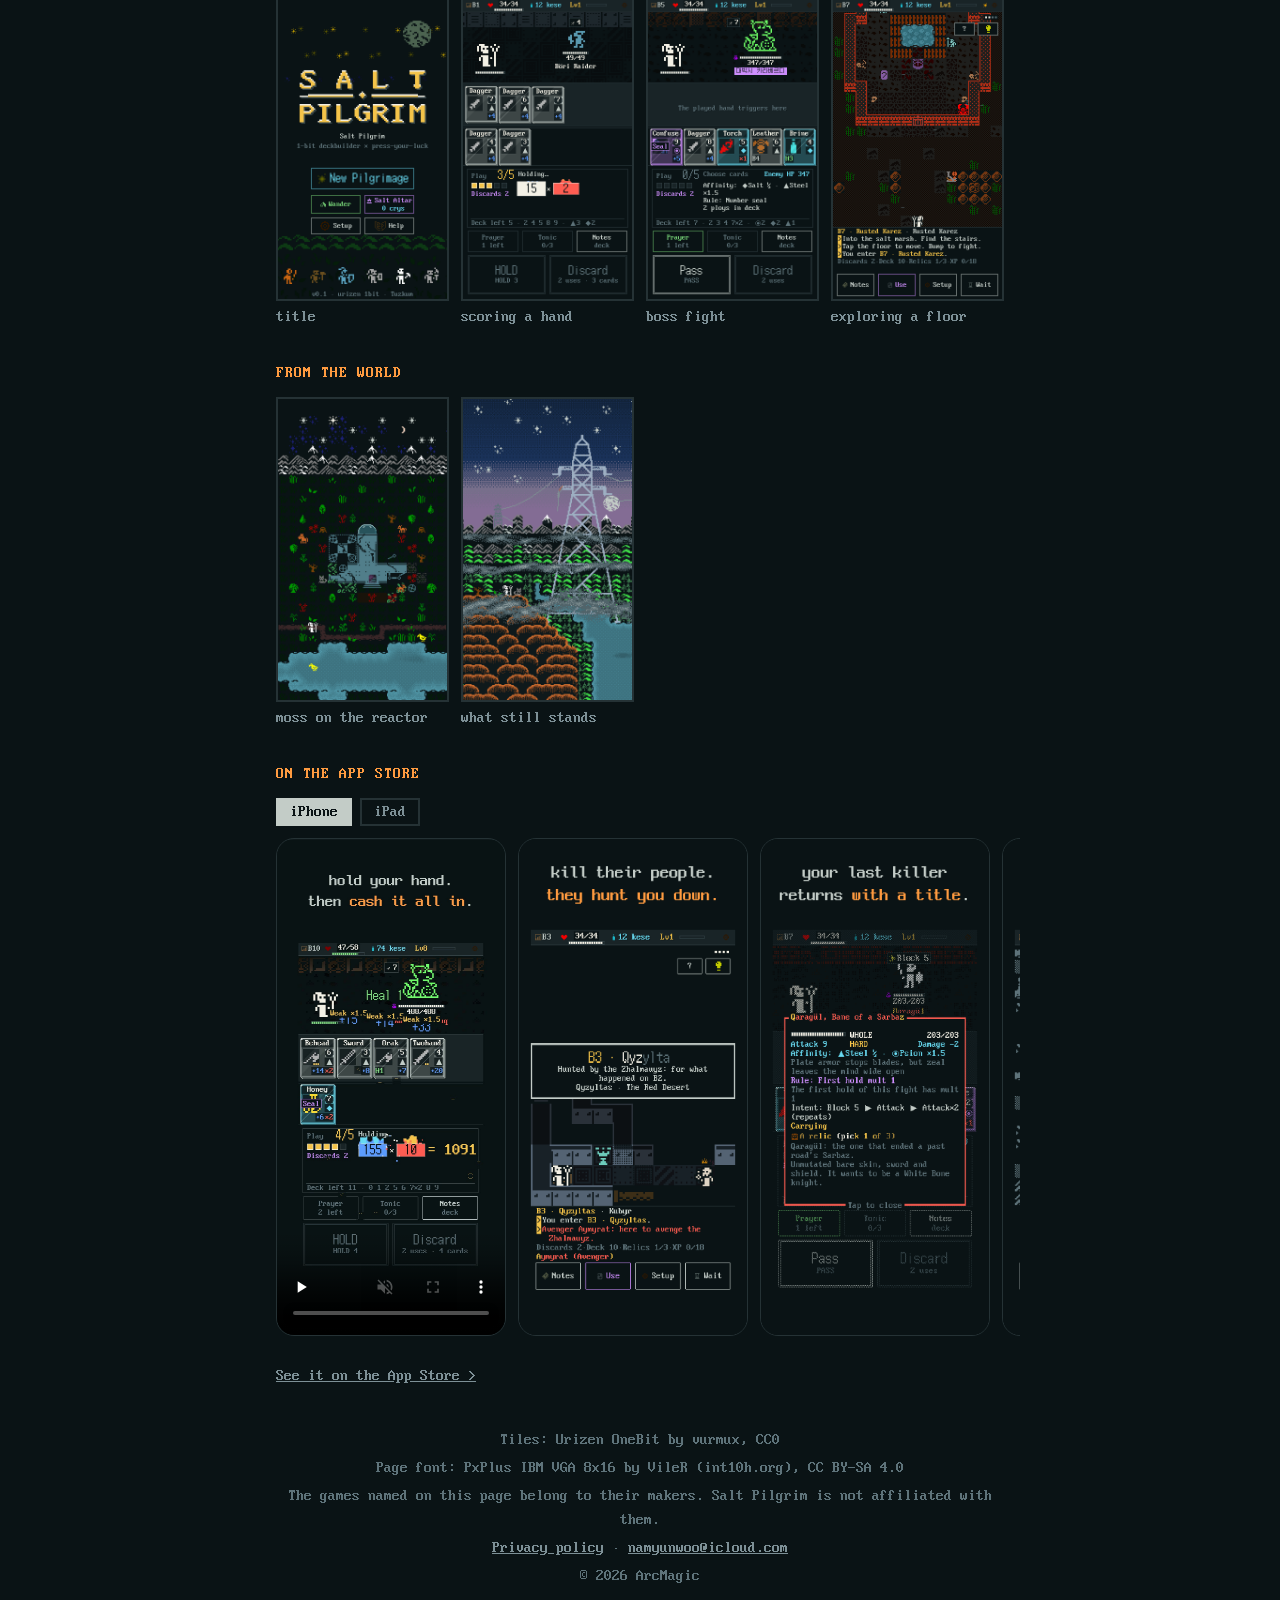
==== commit 8732c904: "Salt Pilgrim page: Moss on the Reactor hero, App Store media shelf, sticky store button on mobile - " ====
--- a/salt-pilgrim/index.html
+++ b/salt-pilgrim/index.html
@@ -6,10 +6,10 @@
 <title>Salt Pilgrim — a 1-bit roguelike deckbuilder for fans of Balatro and Caves of Qud</title>
 <meta name="description" content="A 1-bit roguelike deckbuilder: Balatro-style poker hands, Slay the Spire turns, and a salt-desert world in the spirit of Caves of Qud (CoQ). Out now on the App Store; Android and Steam coming soon.">
 <link rel="canonical" href="https://namyunwoo.github.io/saltpilgrim/salt-pilgrim/">
-<script type="application/ld+json">{"@context": "https://schema.org", "@type": "VideoGame", "name": "Salt Pilgrim", "url": "https://namyunwoo.github.io/saltpilgrim/salt-pilgrim/", "description": "A 1-bit roguelike deckbuilder. Play poker-style hands for chips × mult across twenty floors of a salt desert.", "image": "https://namyunwoo.github.io/saltpilgrim/img/sp/moment06.png", "genre": ["Roguelike", "Deckbuilder", "Card game"], "gamePlatform": ["iOS", "Android", "Steam"], "inLanguage": ["en", "ko", "ja", "zh"], "publisher": {"@type": "Organization", "name": "ArcMagic"}, "author": {"@type": "Organization", "name": "ArcMagic"}, "sameAs": ["https://apps.apple.com/app/id6819187251", "https://www.instagram.com/salt_pilgrim/", "https://www.youtube.com/@salt_pilgrim", "https://www.threads.com/@salt_pilgrim"]}</script>
+<script type="application/ld+json">{"@context": "https://schema.org", "@type": "VideoGame", "name": "Salt Pilgrim", "url": "https://namyunwoo.github.io/saltpilgrim/salt-pilgrim/", "description": "A 1-bit roguelike deckbuilder. Play poker-style hands for chips × mult across twenty floors of a salt desert.", "image": "https://namyunwoo.github.io/saltpilgrim/img/sp/moment05.png", "genre": ["Roguelike", "Deckbuilder", "Card game"], "gamePlatform": ["iOS", "Android", "Steam"], "inLanguage": ["en", "ko", "ja", "zh"], "publisher": {"@type": "Organization", "name": "ArcMagic"}, "author": {"@type": "Organization", "name": "ArcMagic"}, "sameAs": ["https://apps.apple.com/app/id6819187251", "https://www.instagram.com/salt_pilgrim/", "https://www.youtube.com/@salt_pilgrim", "https://www.threads.com/@salt_pilgrim"]}</script>
 <meta property="og:title" content="Salt Pilgrim">
 <meta property="og:description" content="A 1-bit deckbuilding roguelike. Out now on the App Store; Android and Steam coming soon.">
-<meta property="og:image" content="https://namyunwoo.github.io/saltpilgrim/img/sp/moment06.png">
+<meta property="og:image" content="https://namyunwoo.github.io/saltpilgrim/img/sp/moment05.png">
 <meta property="og:url" content="https://namyunwoo.github.io/saltpilgrim/salt-pilgrim/">
 <meta name="theme-color" content="#0A1315">
 <link rel="icon" href="../img/avatar.png">
@@ -23,7 +23,7 @@
     <h1>Salt Pilgrim</h1>
     <p class="tagline">Play now, or hold one more turn for a bigger hand?</p>
     <p class="pitch">A 1-bit deckbuilding roguelike. Slay the Spire's turns meet Balatro's poker hands, on a pilgrimage across Tuzkum, a salt desert where the old world's machines lie in ruins.</p>
-    <img class="hero-art tall" src="../img/sp/moment06.png" alt="A pilgrim and a dog on a mountain summit, facing a giant ruined power pylon at dusk" width="720" height="1280">
+    <img class="hero-art tall" src="../img/sp/moss_reactor.webp" alt="Moss on the Reactor: a mossy ruined reactor by a river at night, a pilgrim walking past. 1,000 years ago, this reactor melted. The sea died with it. Now only pilgrims pass by." width="720" height="1280">
   </section>
 
   <div class="stores" aria-label="Store releases">
@@ -60,6 +60,35 @@
     <figure><img src="../img/sp/moment06.png" alt="A pilgrim and a dog facing a ruined pylon" width="720" height="1280" loading="lazy"><figcaption>what still stands</figcaption></figure>
   </div>
 
+  <h2>ON THE APP STORE</h2>
+  <div class="as-tabs" role="tablist" aria-label="Device">
+    <button type="button" role="tab" id="tab-iphone" aria-controls="as-iphone" aria-selected="true">iPhone</button>
+    <button type="button" role="tab" id="tab-ipad" aria-controls="as-ipad" aria-selected="false" tabindex="-1">iPad</button>
+  </div>
+  <div class="as-shelf iphone" id="as-iphone" role="tabpanel" aria-labelledby="tab-iphone">
+    <video class="as-item" src="../img/sp/store/preview_iphone.mp4" poster="../img/sp/store/preview_iphone_poster.jpg" width="886" height="1920" controls muted loop playsinline preload="none" aria-label="App preview: combat, a pursuer, the land map and the yurt"></video>
+    <img class="as-item" src="../img/sp/store/iphone_01_pursuit.png" alt="Kill their people. They hunt you down." width="1206" height="2622" loading="lazy">
+    <img class="as-item" src="../img/sp/store/iphone_02_killer.png" alt="Your last killer returns with a title." width="1206" height="2622" loading="lazy">
+    <img class="as-item" src="../img/sp/store/iphone_03_wander.png" alt="Walk the wastes. Find what maps miss." width="1206" height="2622" loading="lazy">
+    <img class="as-item" src="../img/sp/store/iphone_04_burst.png" alt="Hold your hand. Then cash it all in." width="1206" height="2622" loading="lazy">
+    <img class="as-item" src="../img/sp/store/iphone_05_reward.png" alt="Every pick changes your deck." width="1206" height="2622" loading="lazy">
+    <img class="as-item" src="../img/sp/store/iphone_06_mutation.png" alt="Level up. Your body mutates." width="1206" height="2622" loading="lazy">
+    <img class="as-item" src="../img/sp/store/iphone_07_aim.png" alt="Your deck works outside fights too." width="1206" height="2622" loading="lazy">
+    <img class="as-item" src="../img/sp/store/iphone_08_yurt.png" alt="Come home. The melons are ripe." width="1206" height="2622" loading="lazy">
+  </div>
+  <div class="as-shelf ipad" id="as-ipad" role="tabpanel" aria-labelledby="tab-ipad" hidden>
+    <video class="as-item" src="../img/sp/store/preview_ipad.mp4" poster="../img/sp/store/preview_ipad_poster.jpg" width="1200" height="1600" controls muted loop playsinline preload="none" aria-label="App preview: combat, a pursuer, the land map and the yurt"></video>
+    <img class="as-item" src="../img/sp/store/ipad_01_pursuit.png" alt="Kill their people. They hunt you down." width="2064" height="2752" loading="lazy">
+    <img class="as-item" src="../img/sp/store/ipad_02_killer.png" alt="Your last killer returns with a title." width="2064" height="2752" loading="lazy">
+    <img class="as-item" src="../img/sp/store/ipad_03_wander.png" alt="Walk the wastes. Find what maps miss." width="2064" height="2752" loading="lazy">
+    <img class="as-item" src="../img/sp/store/ipad_04_burst.png" alt="Hold your hand. Then cash it all in." width="2064" height="2752" loading="lazy">
+    <img class="as-item" src="../img/sp/store/ipad_05_reward.png" alt="Every pick changes your deck." width="2064" height="2752" loading="lazy">
+    <img class="as-item" src="../img/sp/store/ipad_06_mutation.png" alt="Level up. Your body mutates." width="2064" height="2752" loading="lazy">
+    <img class="as-item" src="../img/sp/store/ipad_07_aim.png" alt="Your deck works outside fights too." width="2064" height="2752" loading="lazy">
+    <img class="as-item" src="../img/sp/store/ipad_08_yurt.png" alt="Come home. The melons are ripe." width="2064" height="2752" loading="lazy">
+  </div>
+  <p class="facts"><a href="https://apps.apple.com/app/id6819187251">See it on the App Store &gt;</a></p>
+
   <footer>
     <p>Tiles: Urizen OneBit by vurmux, CC0</p>
     <p>Page font: PxPlus IBM VGA 8x16 by VileR (int10h.org), CC BY-SA 4.0</p>
@@ -68,5 +97,57 @@
     <p>© 2026 ArcMagic</p>
   </footer>
 </main>
+<a class="sticky-store" id="sticky-store" href="https://apps.apple.com/app/id6819187251" hidden>
+  <img src="../img/sp/icon.png" alt="" width="40" height="40">
+  <span class="sticky-text"><b>Salt Pilgrim</b><span class="sticky-sub">App Store · out now</span></span>
+  <span class="sticky-go">GET</span>
+</a>
+<script>
+(function () {
+  // 모바일 기기에 맞는 스토어를 화면 아래에 늘 띄운다(iOS = App Store, Android = Google Play — 아직 출시 전이라 "coming soon")
+  var ua = navigator.userAgent || "";
+  var touchMac = navigator.platform === "MacIntel" && navigator.maxTouchPoints > 1;   // iPadOS 는 Mac 으로 알린다
+  var ipad = /iPad/.test(ua) || touchMac;
+  var ios = /iPhone|iPod/.test(ua) || ipad;
+  var android = /Android/i.test(ua);
+  var bar = document.getElementById("sticky-store");
+  if (ios || android) {
+    if (android) {
+      bar.removeAttribute("href");
+      bar.classList.add("soon");
+      bar.querySelector(".sticky-sub").textContent = "Google Play · coming soon";
+      bar.querySelector(".sticky-go").textContent = "SOON";
+    }
+    bar.hidden = false;
+    document.body.classList.add("has-sticky");
+  }
+
+  // App Store 칸: iPhone · iPad 탭, 미리보기는 보일 때만 소리 없이 재생
+  var tabs = document.querySelectorAll(".as-tabs [role=tab]");
+  var videos = document.querySelectorAll(".as-shelf video");
+  function pick(dev) {
+    for (var i = 0; i < tabs.length; i++) {
+      var on = tabs[i].id === "tab-" + dev;
+      tabs[i].setAttribute("aria-selected", on ? "true" : "false");
+      tabs[i].tabIndex = on ? 0 : -1;
+      document.getElementById(tabs[i].getAttribute("aria-controls")).hidden = !on;
+    }
+    for (var j = 0; j < videos.length; j++) if (videos[j].closest(".as-shelf").hidden) videos[j].pause();
+  }
+  for (var i = 0; i < tabs.length; i++) {
+    tabs[i].addEventListener("click", function () { pick(this.id.slice(4)); });
+  }
+  if (ipad) pick("ipad");
+  if ("IntersectionObserver" in window) {
+    var io = new IntersectionObserver(function (es) {
+      es.forEach(function (e) {
+        if (e.isIntersecting) { var p = e.target.play(); if (p && p.catch) p.catch(function () {}); }
+        else e.target.pause();
+      });
+    }, { threshold: 0.6 });
+    for (var k = 0; k < videos.length; k++) io.observe(videos[k]);
+  }
+})();
+</script>
 </body>
 </html>
--- a/style.css
+++ b/style.css
@@ -128,3 +128,38 @@
 .shots.crt { display: block; aspect-ratio: auto; image-rendering: auto; }
 .shots.crt figure { width: min(960px, calc(100vw - 32px)); position: relative; left: 50%; transform: translateX(-50%); margin: 0 0 24px; }
 .shots.crt img { aspect-ratio: 4 / 3; image-rendering: pixelated; width: 100%; height: auto; }
+
+/* App Store 칸 — 스토어 페이지처럼 미리보기 영상 먼저, 스크린샷을 옆으로 넘겨 본다. iPhone · iPad 탭 */
+.as-tabs { display: flex; gap: 8px; margin: 0 0 12px; }
+.as-tabs button { font: inherit; color: var(--muted); background: none; border: 2px solid var(--line); padding: 0 12px; cursor: pointer; }
+.as-tabs button[aria-selected="true"] { color: var(--bg); background: var(--ink); border-color: var(--ink); }
+.as-shelf {
+  display: flex; gap: 12px; overflow-x: auto; overscroll-behavior-x: contain;
+  scroll-snap-type: x mandatory; scroll-padding: 0 var(--gutter);
+  margin: 0 calc(-1 * var(--gutter)); padding: 0 var(--gutter) 12px;
+}
+.as-shelf[hidden] { display: none; }
+.as-item { flex: none; scroll-snap-align: start; height: auto; max-width: none; border: 1px solid var(--line); background: var(--panel); }
+.as-shelf.iphone .as-item { width: clamp(160px, 44vw, 230px); border-radius: 18px; }
+.as-shelf.iphone video.as-item { aspect-ratio: 886 / 1920; }
+.as-shelf.ipad .as-item { width: clamp(220px, 62vw, 320px); border-radius: 12px; }
+.as-shelf.ipad video.as-item { aspect-ratio: 1200 / 1600; }
+
+/* 모바일 스토어 단추 — 기기에 맞는 스토어(iOS · Android), 스크롤해도 화면 아래에 남는다 */
+.sticky-store {
+  position: fixed; z-index: 10; left: var(--gutter); right: var(--gutter);
+  bottom: calc(12px + env(safe-area-inset-bottom, 0px));
+  max-width: 728px; margin: 0 auto;
+  display: flex; align-items: center; gap: 12px; padding: 8px 12px;
+  background: var(--panel); border: 2px solid var(--accent); box-shadow: 0 0 0 4px var(--bg);
+  color: var(--ink); text-decoration: none;
+}
+.sticky-store[hidden] { display: none; }
+.sticky-store img { width: 40px; height: 40px; flex: none; border: 1px solid var(--line); }
+.sticky-text { flex: 1; min-width: 0; }
+.sticky-text b { display: block; font-weight: normal; }
+.sticky-sub { display: block; color: var(--muted); }
+.sticky-go { flex: none; background: var(--accent); color: var(--bg); padding: 0 12px; }
+.sticky-store.soon { border-color: var(--dim); border-style: dashed; }
+.sticky-store.soon .sticky-go { background: none; color: var(--muted); border: 1px dashed var(--dim); }
+body.has-sticky main { padding-bottom: 112px; }
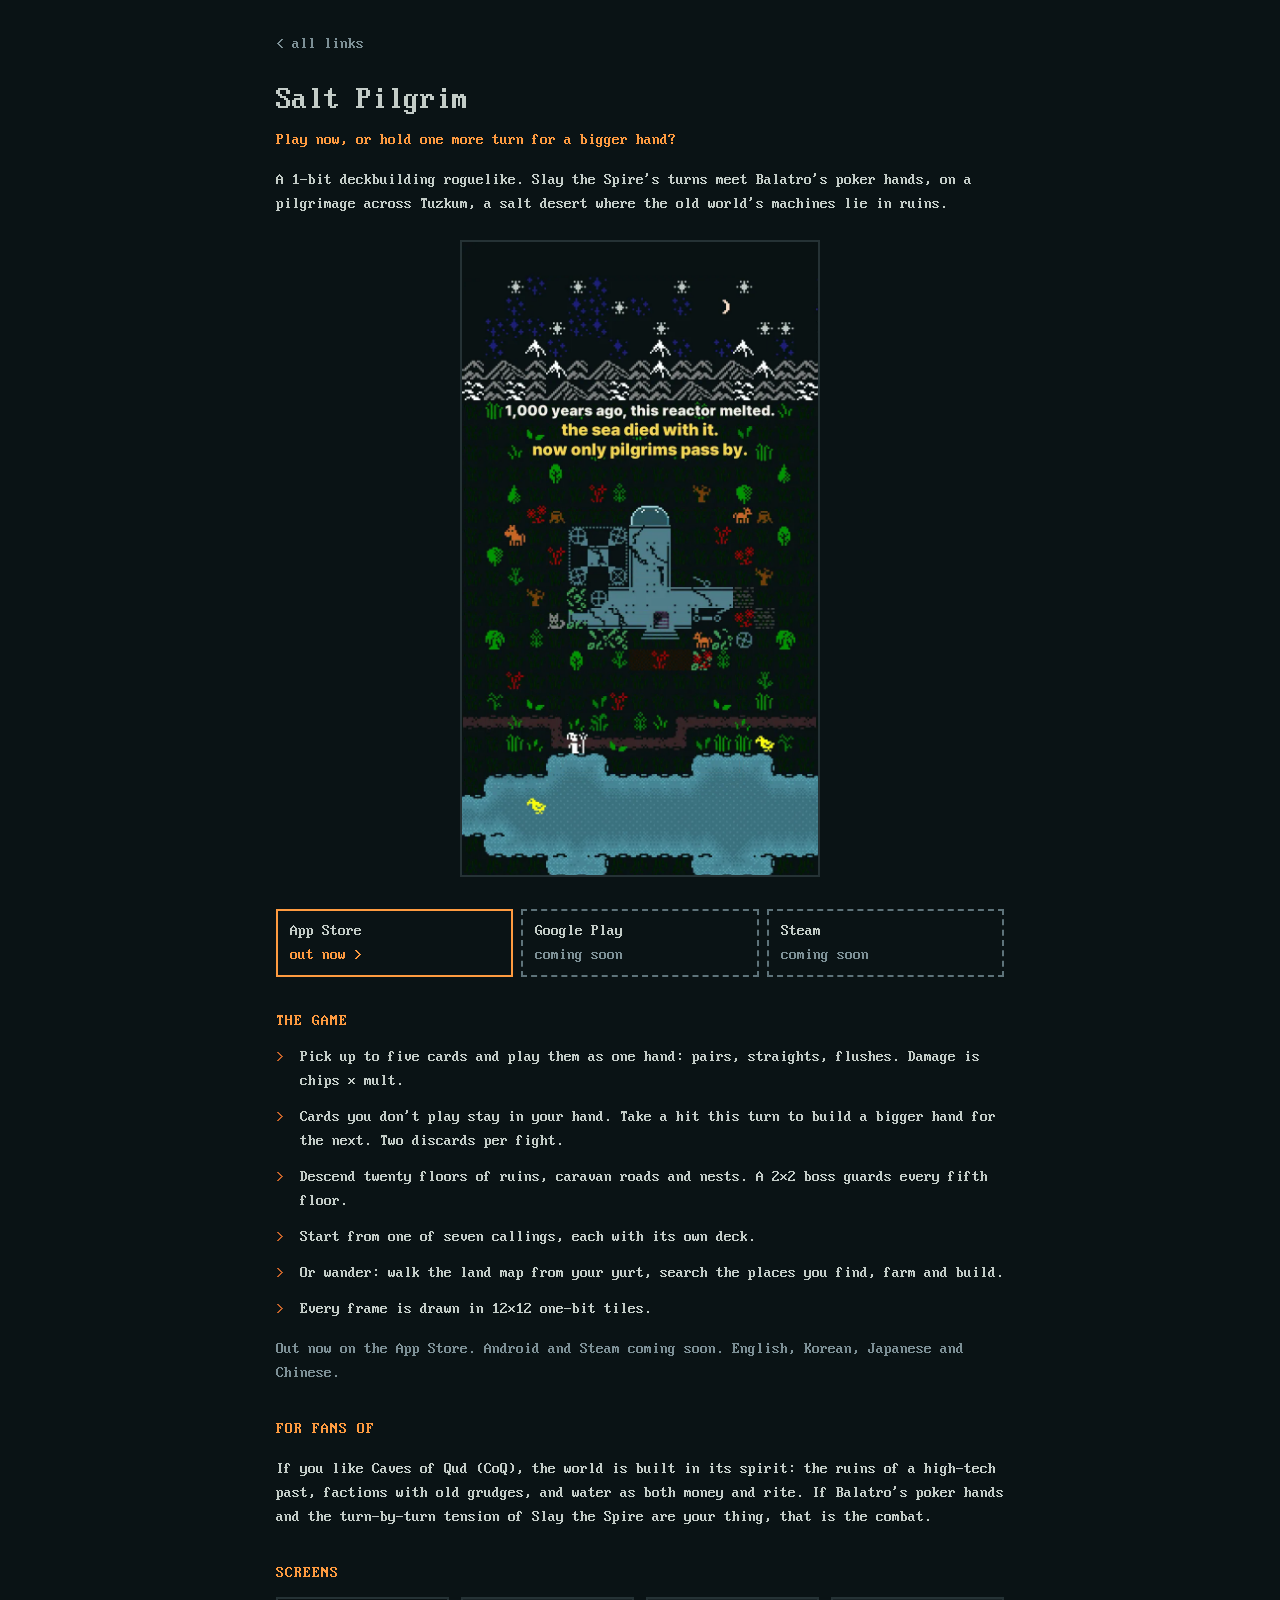
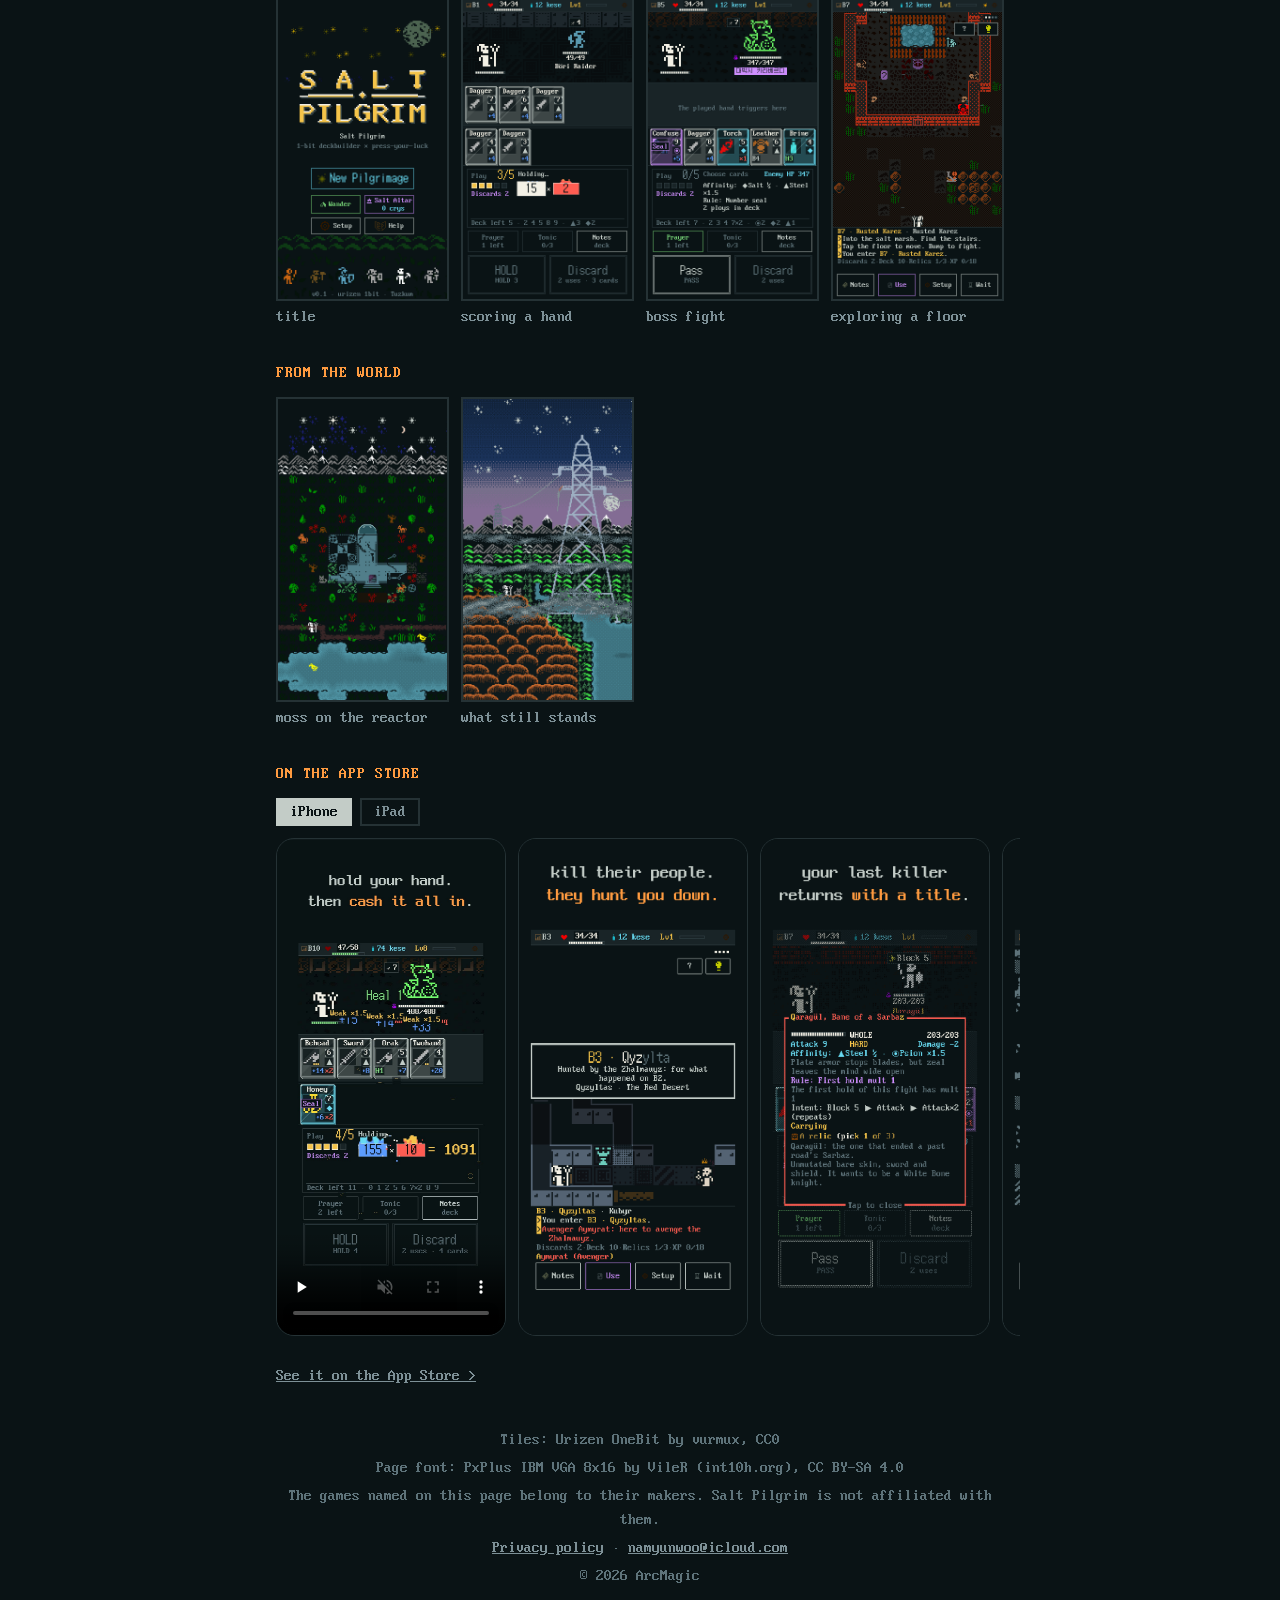
==== commit af21f1bc: "Salt Pilgrim App Store buttons: campaign links (pt/ct) so App Store Connect counts each source campa" ====
--- a/salt-pilgrim/index.html
+++ b/salt-pilgrim/index.html
@@ -27,7 +27,7 @@
   </section>
 
   <div class="stores" aria-label="Store releases">
-    <a class="store live" href="https://apps.apple.com/app/id6819187251"><b>App Store</b>out now &gt;</a>
+    <a class="store live" href="https://apps.apple.com/app/apple-store/id6819187251?pt=119141594&amp;ct=web_sp&amp;mt=8"><b>App Store</b>out now &gt;</a>
     <div class="store"><b>Google Play</b>coming soon</div>
     <div class="store"><b>Steam</b>coming soon</div>
   </div>
@@ -87,7 +87,7 @@
     <img class="as-item" src="../img/sp/store/ipad_07_aim.png" alt="Your deck works outside fights too." width="2064" height="2752" loading="lazy">
     <img class="as-item" src="../img/sp/store/ipad_08_yurt.png" alt="Come home. The melons are ripe." width="2064" height="2752" loading="lazy">
   </div>
-  <p class="facts"><a href="https://apps.apple.com/app/id6819187251">See it on the App Store &gt;</a></p>
+  <p class="facts"><a href="https://apps.apple.com/app/apple-store/id6819187251?pt=119141594&amp;ct=web_sp&amp;mt=8">See it on the App Store &gt;</a></p>
 
   <footer>
     <p>Tiles: Urizen OneBit by vurmux, CC0</p>
@@ -97,7 +97,7 @@
     <p>© 2026 ArcMagic</p>
   </footer>
 </main>
-<a class="sticky-store" id="sticky-store" href="https://apps.apple.com/app/id6819187251" hidden>
+<a class="sticky-store" id="sticky-store" href="https://apps.apple.com/app/apple-store/id6819187251?pt=119141594&amp;ct=web_sp&amp;mt=8" hidden>
   <img src="../img/sp/icon.png" alt="" width="40" height="40">
   <span class="sticky-text"><b>Salt Pilgrim</b><span class="sticky-sub">App Store · out now</span></span>
   <span class="sticky-go">GET</span>
@@ -149,5 +149,6 @@
   }
 })();
 </script>
+<script src="../campaign.js" data-page="sp"></script>
 </body>
 </html>
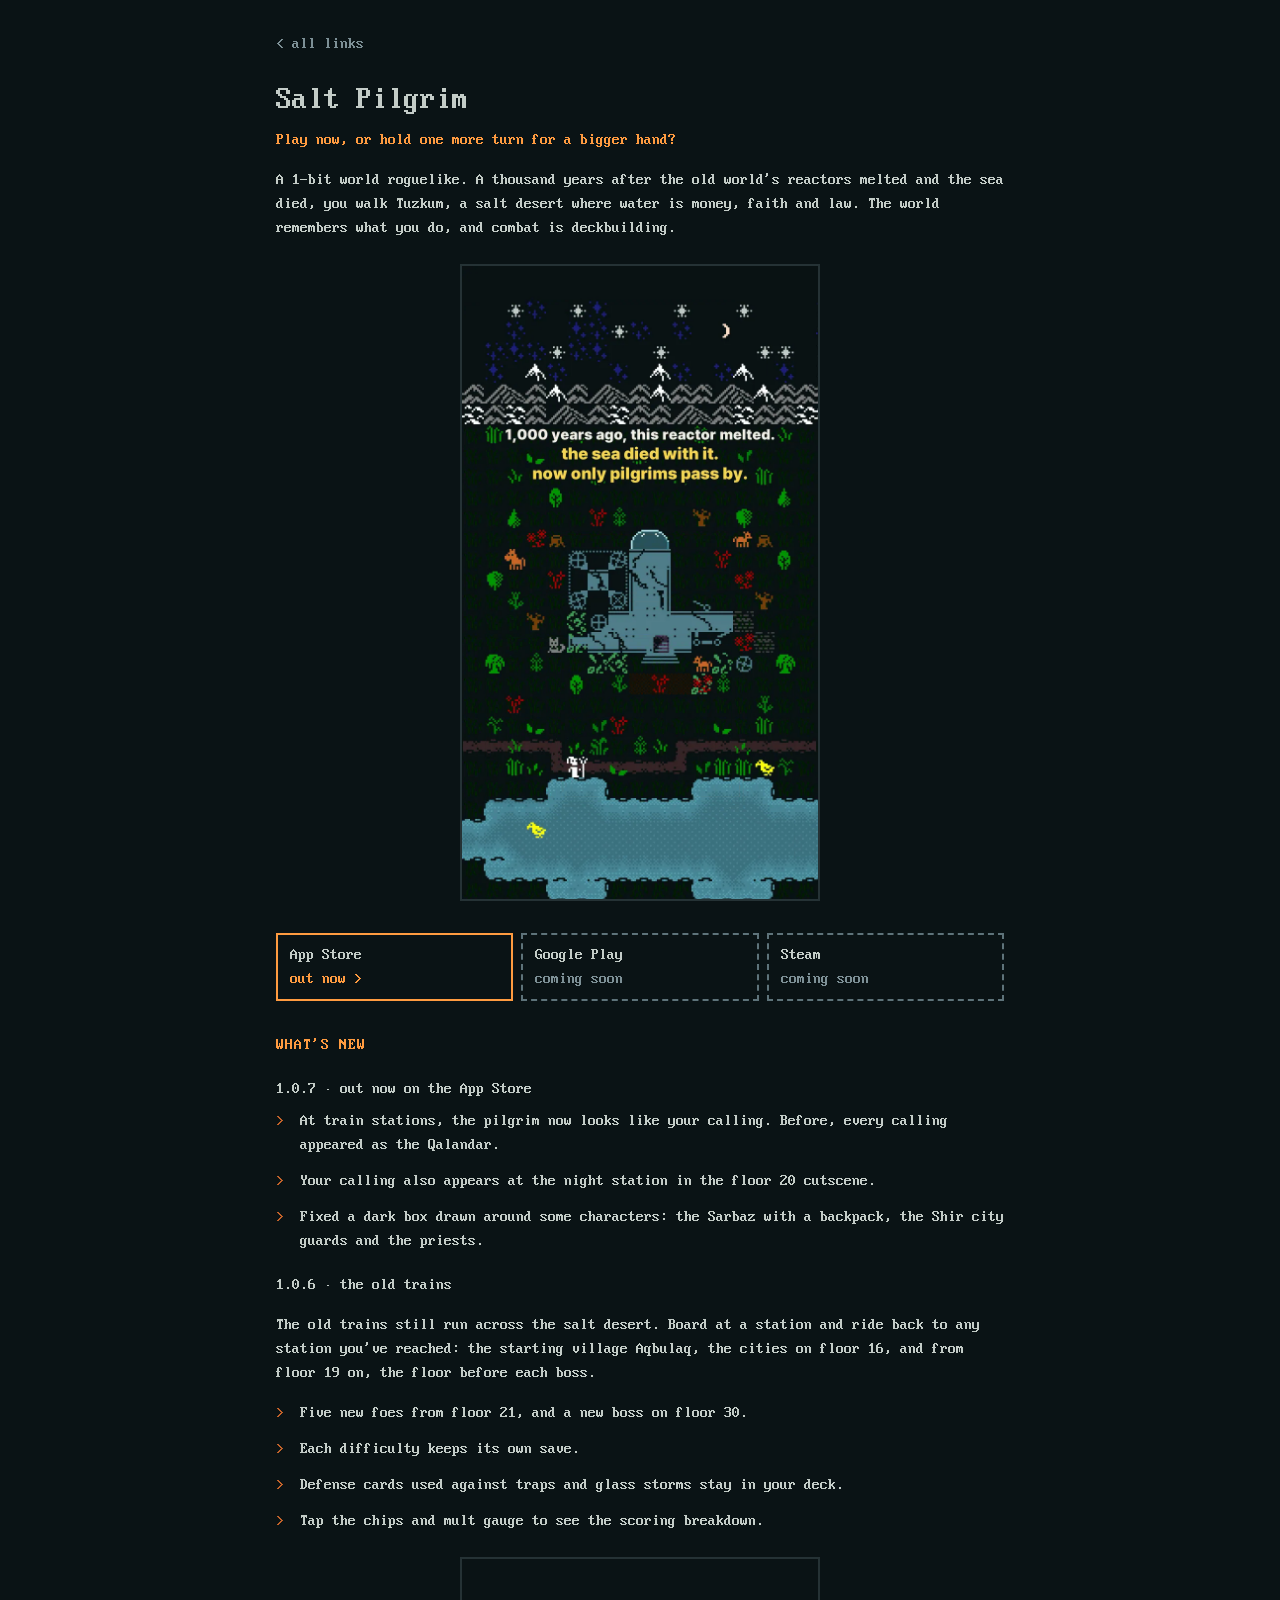
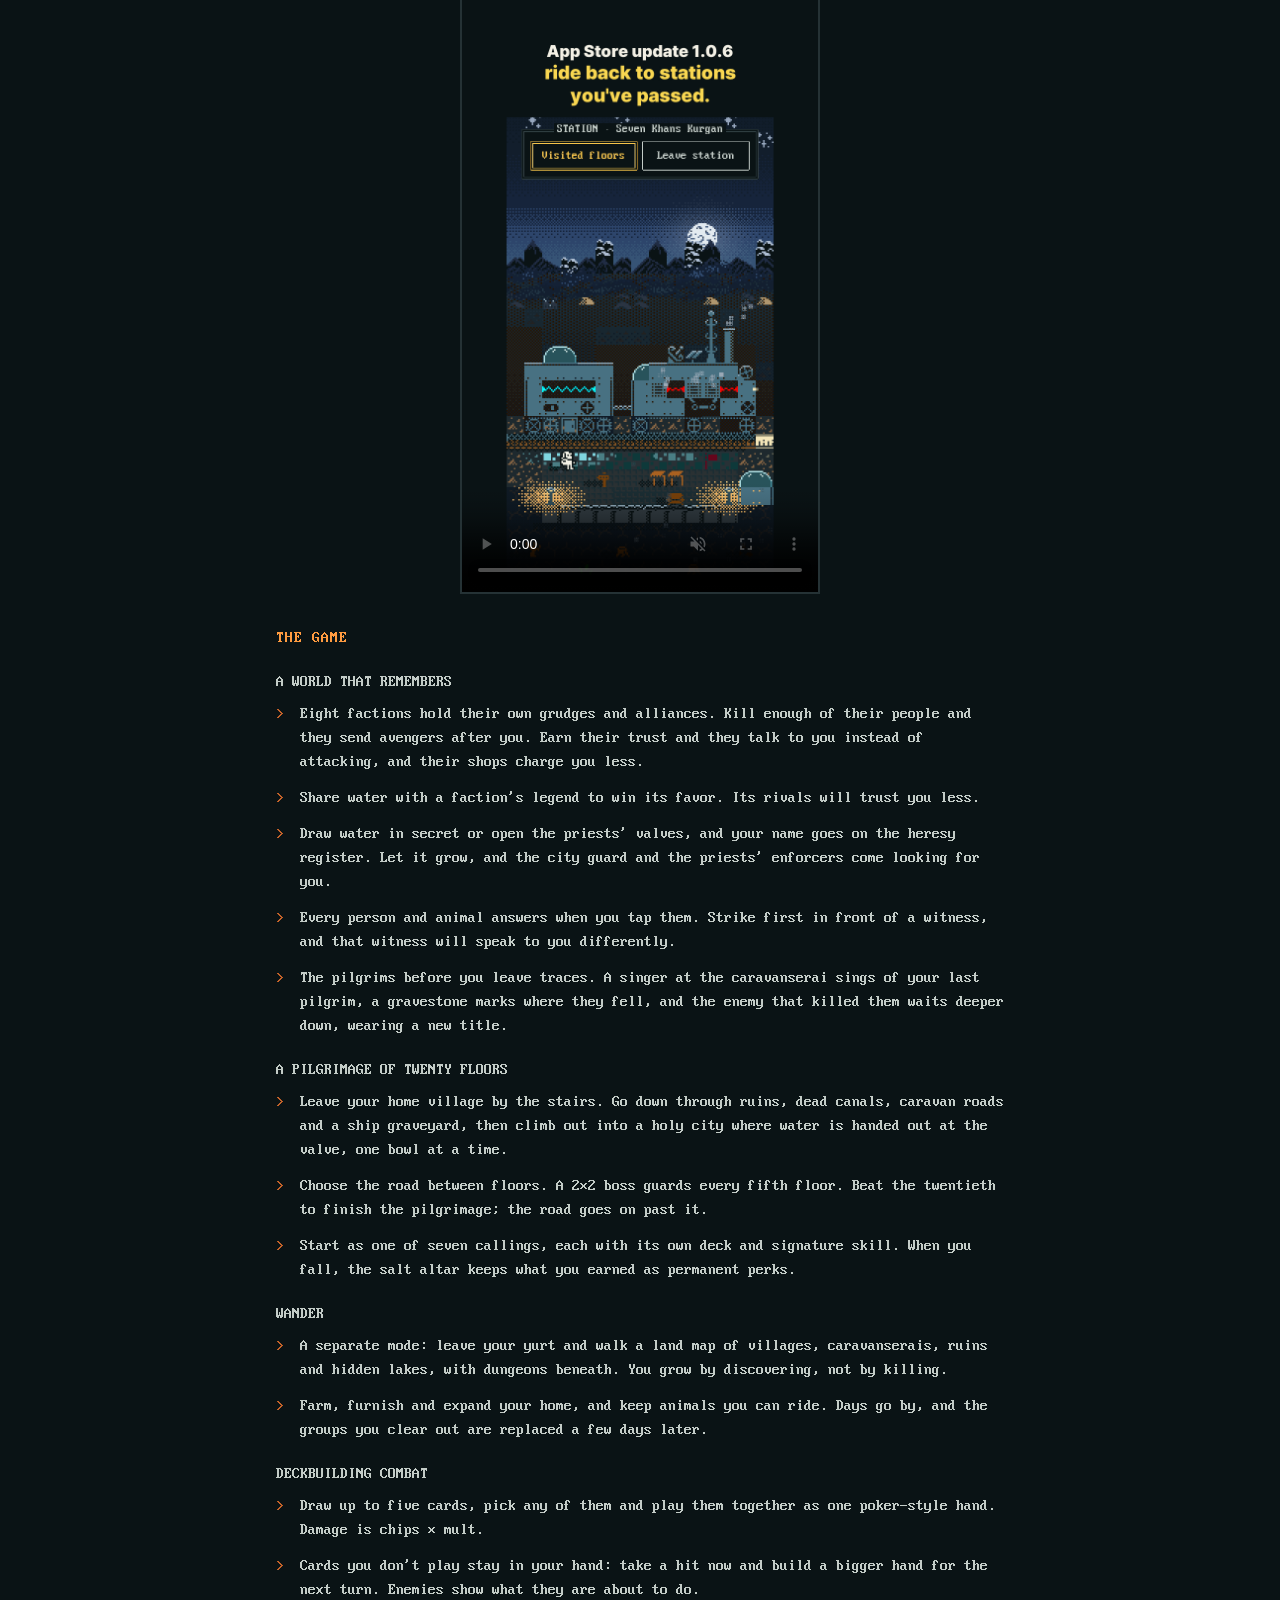
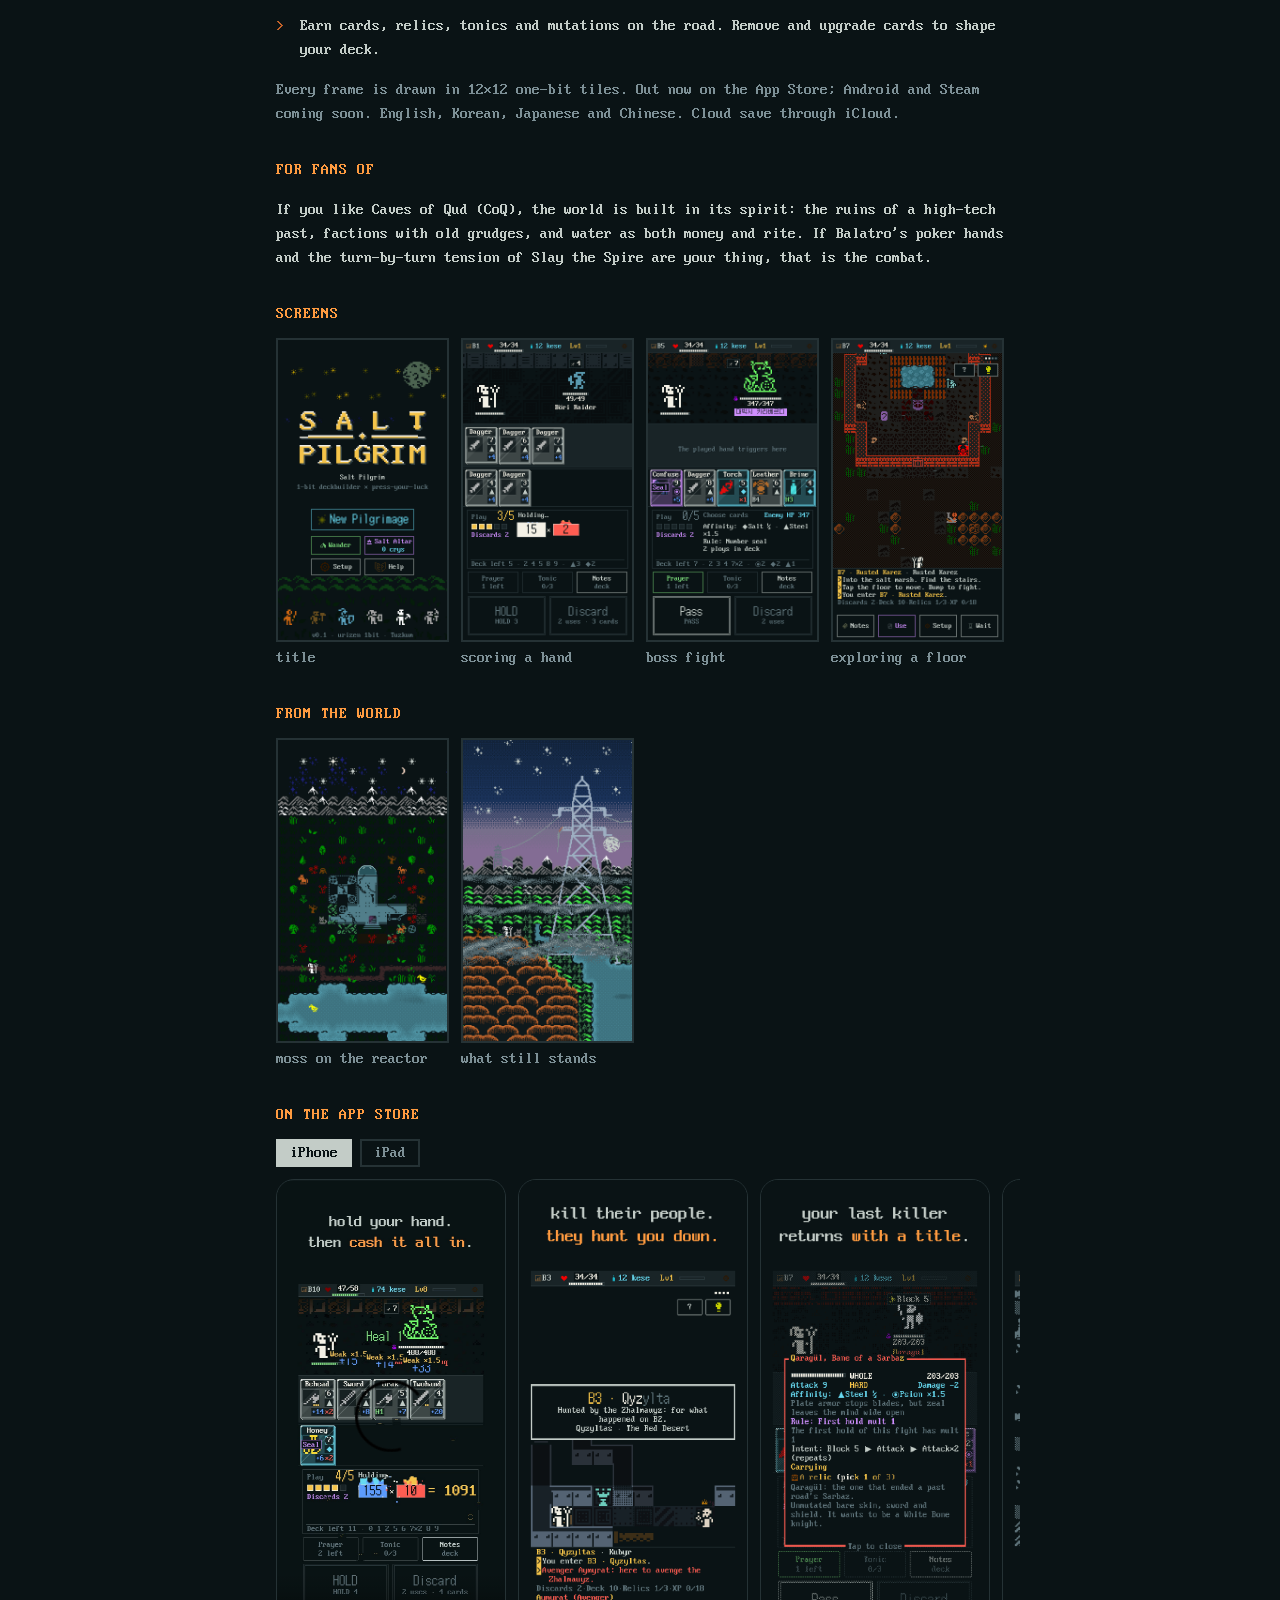
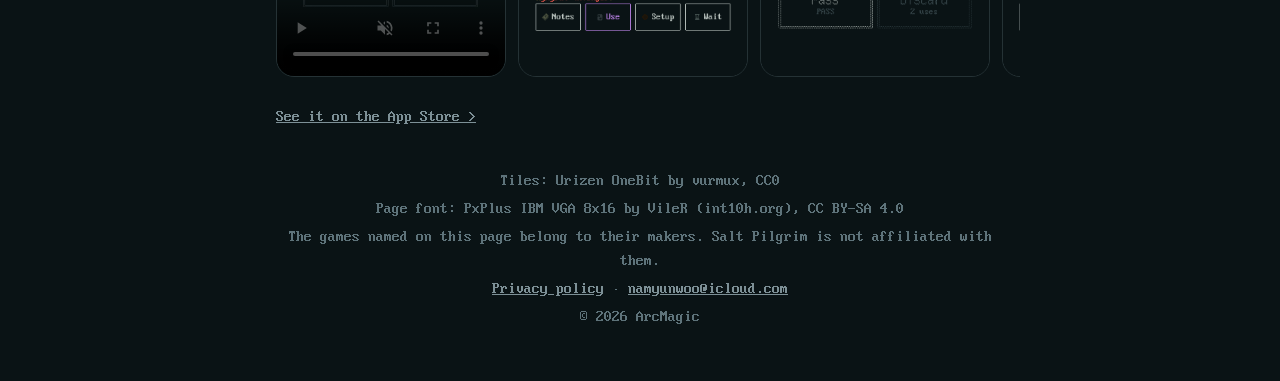
==== commit 5e65163f: "Salt Pilgrim page: App Store 1.0.7 text — new pitch and feature sections from the store description," ====
--- a/salt-pilgrim/index.html
+++ b/salt-pilgrim/index.html
@@ -6,7 +6,7 @@
 <title>Salt Pilgrim — a 1-bit roguelike deckbuilder for fans of Balatro and Caves of Qud</title>
 <meta name="description" content="A 1-bit roguelike deckbuilder: Balatro-style poker hands, Slay the Spire turns, and a salt-desert world in the spirit of Caves of Qud (CoQ). Out now on the App Store; Android and Steam coming soon.">
 <link rel="canonical" href="https://namyunwoo.github.io/saltpilgrim/salt-pilgrim/">
-<script type="application/ld+json">{"@context": "https://schema.org", "@type": "VideoGame", "name": "Salt Pilgrim", "url": "https://namyunwoo.github.io/saltpilgrim/salt-pilgrim/", "description": "A 1-bit roguelike deckbuilder. Play poker-style hands for chips × mult across twenty floors of a salt desert.", "image": "https://namyunwoo.github.io/saltpilgrim/img/sp/moment05.png", "genre": ["Roguelike", "Deckbuilder", "Card game"], "gamePlatform": ["iOS", "Android", "Steam"], "inLanguage": ["en", "ko", "ja", "zh"], "publisher": {"@type": "Organization", "name": "ArcMagic"}, "author": {"@type": "Organization", "name": "ArcMagic"}, "sameAs": ["https://apps.apple.com/app/id6819187251", "https://www.instagram.com/salt_pilgrim/", "https://www.youtube.com/@salt_pilgrim", "https://www.threads.com/@salt_pilgrim"]}</script>
+<script type="application/ld+json">{"@context": "https://schema.org", "@type": "VideoGame", "name": "Salt Pilgrim", "url": "https://namyunwoo.github.io/saltpilgrim/salt-pilgrim/", "description": "A 1-bit world roguelike. A thousand years after the old world's reactors melted and the sea died, you walk Tuzkum, a salt desert where water is money, faith and law. The world remembers what you do, and combat is deckbuilding.", "image": "https://namyunwoo.github.io/saltpilgrim/img/sp/moment05.png", "genre": ["Roguelike", "Deckbuilder", "Card game"], "gamePlatform": ["iOS", "Android", "Steam"], "inLanguage": ["en", "ko", "ja", "zh"], "publisher": {"@type": "Organization", "name": "ArcMagic"}, "author": {"@type": "Organization", "name": "ArcMagic"}, "sameAs": ["https://apps.apple.com/app/id6819187251", "https://www.instagram.com/salt_pilgrim/", "https://www.youtube.com/@salt_pilgrim", "https://www.threads.com/@salt_pilgrim"]}</script>
 <meta property="og:title" content="Salt Pilgrim">
 <meta property="og:description" content="A 1-bit deckbuilding roguelike. Out now on the App Store; Android and Steam coming soon.">
 <meta property="og:image" content="https://namyunwoo.github.io/saltpilgrim/img/sp/moment05.png">
@@ -22,7 +22,7 @@
   <section class="hero">
     <h1>Salt Pilgrim</h1>
     <p class="tagline">Play now, or hold one more turn for a bigger hand?</p>
-    <p class="pitch">A 1-bit deckbuilding roguelike. Slay the Spire's turns meet Balatro's poker hands, on a pilgrimage across Tuzkum, a salt desert where the old world's machines lie in ruins.</p>
+    <p class="pitch">A 1-bit world roguelike. A thousand years after the old world's reactors melted and the sea died, you walk Tuzkum, a salt desert where water is money, faith and law. The world remembers what you do, and combat is deckbuilding.</p>
     <img class="hero-art tall" src="../img/sp/moss_reactor.webp" alt="Moss on the Reactor: a mossy ruined reactor by a river at night, a pilgrim walking past. 1,000 years ago, this reactor melted. The sea died with it. Now only pilgrims pass by." width="720" height="1280">
   </section>
 
@@ -32,16 +32,50 @@
     <div class="store"><b>Steam</b>coming soon</div>
   </div>
 
+  <h2>WHAT'S NEW</h2>
+  <h3>1.0.7 · out now on the App Store</h3>
+  <ul class="features">
+    <li>At train stations, the pilgrim now looks like your calling. Before, every calling appeared as the Qalandar.</li>
+    <li>Your calling also appears at the night station in the floor 20 cutscene.</li>
+    <li>Fixed a dark box drawn around some characters: the Sarbaz with a backpack, the Shir city guards and the priests.</li>
+  </ul>
+  <h3>1.0.6 · the old trains</h3>
+  <p>The old trains still run across the salt desert. Board at a station and ride back to any station you've reached: the starting village Aqbulaq, the cities on floor 16, and from floor 19 on, the floor before each boss.</p>
+  <ul class="features">
+    <li>Five new foes from floor 21, and a new boss on floor 30.</li>
+    <li>Each difficulty keeps its own save.</li>
+    <li>Defense cards used against traps and glass storms stay in your deck.</li>
+    <li>Tap the chips and mult gauge to see the scoring breakdown.</li>
+  </ul>
+  <video class="hero-art tall view-play" src="../img/sp/update106_train.mp4" poster="../img/sp/update106_train_poster.png" width="720" height="1280" controls muted loop playsinline preload="none" aria-label="Update 1.0.6: from the station on floor 19, the pilgrim picks floor 16 on the map, rides the train and steps off in the city"></video>
+
   <h2>THE GAME</h2>
+  <h3>A WORLD THAT REMEMBERS</h3>
   <ul class="features">
-    <li>Pick up to five cards and play them as one hand: pairs, straights, flushes. Damage is chips × mult.</li>
-    <li>Cards you don't play stay in your hand. Take a hit this turn to build a bigger hand for the next. Two discards per fight.</li>
-    <li>Descend twenty floors of ruins, caravan roads and nests. A 2×2 boss guards every fifth floor.</li>
-    <li>Start from one of seven callings, each with its own deck.</li>
-    <li>Or wander: walk the land map from your yurt, search the places you find, farm and build.</li>
-    <li>Every frame is drawn in 12×12 one-bit tiles.</li>
+    <li>Eight factions hold their own grudges and alliances. Kill enough of their people and they send avengers after you. Earn their trust and they talk to you instead of attacking, and their shops charge you less.</li>
+    <li>Share water with a faction's legend to win its favor. Its rivals will trust you less.</li>
+    <li>Draw water in secret or open the priests' valves, and your name goes on the heresy register. Let it grow, and the city guard and the priests' enforcers come looking for you.</li>
+    <li>Every person and animal answers when you tap them. Strike first in front of a witness, and that witness will speak to you differently.</li>
+    <li>The pilgrims before you leave traces. A singer at the caravanserai sings of your last pilgrim, a gravestone marks where they fell, and the enemy that killed them waits deeper down, wearing a new title.</li>
   </ul>
-  <p class="facts">Out now on the App Store. Android and Steam coming soon. English, Korean, Japanese and Chinese.</p>
+  <h3>A PILGRIMAGE OF TWENTY FLOORS</h3>
+  <ul class="features">
+    <li>Leave your home village by the stairs. Go down through ruins, dead canals, caravan roads and a ship graveyard, then climb out into a holy city where water is handed out at the valve, one bowl at a time.</li>
+    <li>Choose the road between floors. A 2×2 boss guards every fifth floor. Beat the twentieth to finish the pilgrimage; the road goes on past it.</li>
+    <li>Start as one of seven callings, each with its own deck and signature skill. When you fall, the salt altar keeps what you earned as permanent perks.</li>
+  </ul>
+  <h3>WANDER</h3>
+  <ul class="features">
+    <li>A separate mode: leave your yurt and walk a land map of villages, caravanserais, ruins and hidden lakes, with dungeons beneath. You grow by discovering, not by killing.</li>
+    <li>Farm, furnish and expand your home, and keep animals you can ride. Days go by, and the groups you clear out are replaced a few days later.</li>
+  </ul>
+  <h3>DECKBUILDING COMBAT</h3>
+  <ul class="features">
+    <li>Draw up to five cards, pick any of them and play them together as one poker-style hand. Damage is chips × mult.</li>
+    <li>Cards you don't play stay in your hand: take a hit now and build a bigger hand for the next turn. Enemies show what they are about to do.</li>
+    <li>Earn cards, relics, tonics and mutations on the road. Remove and upgrade cards to shape your deck.</li>
+  </ul>
+  <p class="facts">Every frame is drawn in 12×12 one-bit tiles. Out now on the App Store; Android and Steam coming soon. English, Korean, Japanese and Chinese. Cloud save through iCloud.</p>
 
   <h2>FOR FANS OF</h2>
   <p>If you like Caves of Qud (CoQ), the world is built in its spirit: the ruins of a high-tech past, factions with old grudges, and water as both money and rite. If Balatro's poker hands and the turn-by-turn tension of Slay the Spire are your thing, that is the combat.</p>
@@ -122,7 +156,7 @@
     document.body.classList.add("has-sticky");
   }
 
-  // App Store 칸: iPhone · iPad 탭, 미리보기는 보일 때만 소리 없이 재생
+  // App Store 칸: iPhone · iPad 탭, 미리보기 · 업데이트 영상은 보일 때만 소리 없이 재생
   var tabs = document.querySelectorAll(".as-tabs [role=tab]");
   var videos = document.querySelectorAll(".as-shelf video");
   function pick(dev) {
@@ -145,7 +179,8 @@
         else e.target.pause();
       });
     }, { threshold: 0.6 });
-    for (var k = 0; k < videos.length; k++) io.observe(videos[k]);
+    var watch = document.querySelectorAll(".as-shelf video, video.view-play");
+    for (var k = 0; k < watch.length; k++) io.observe(watch[k]);
   }
 })();
 </script>
--- a/style.css
+++ b/style.css
@@ -105,6 +105,7 @@
 a.store.live:hover b { color: var(--bg); }
 
 h2 { font-size: 16px; font-weight: normal; color: var(--accent); margin: 32px 0 12px; letter-spacing: 1px; }
+h3 { font-size: 16px; font-weight: normal; color: var(--ink); margin: 20px 0 8px; }
 .features { list-style: none; margin: 0; padding: 0; }
 .features li { padding-left: 24px; position: relative; margin-bottom: 12px; }
 .features li::before { content: ">"; position: absolute; left: 0; color: var(--rust); }
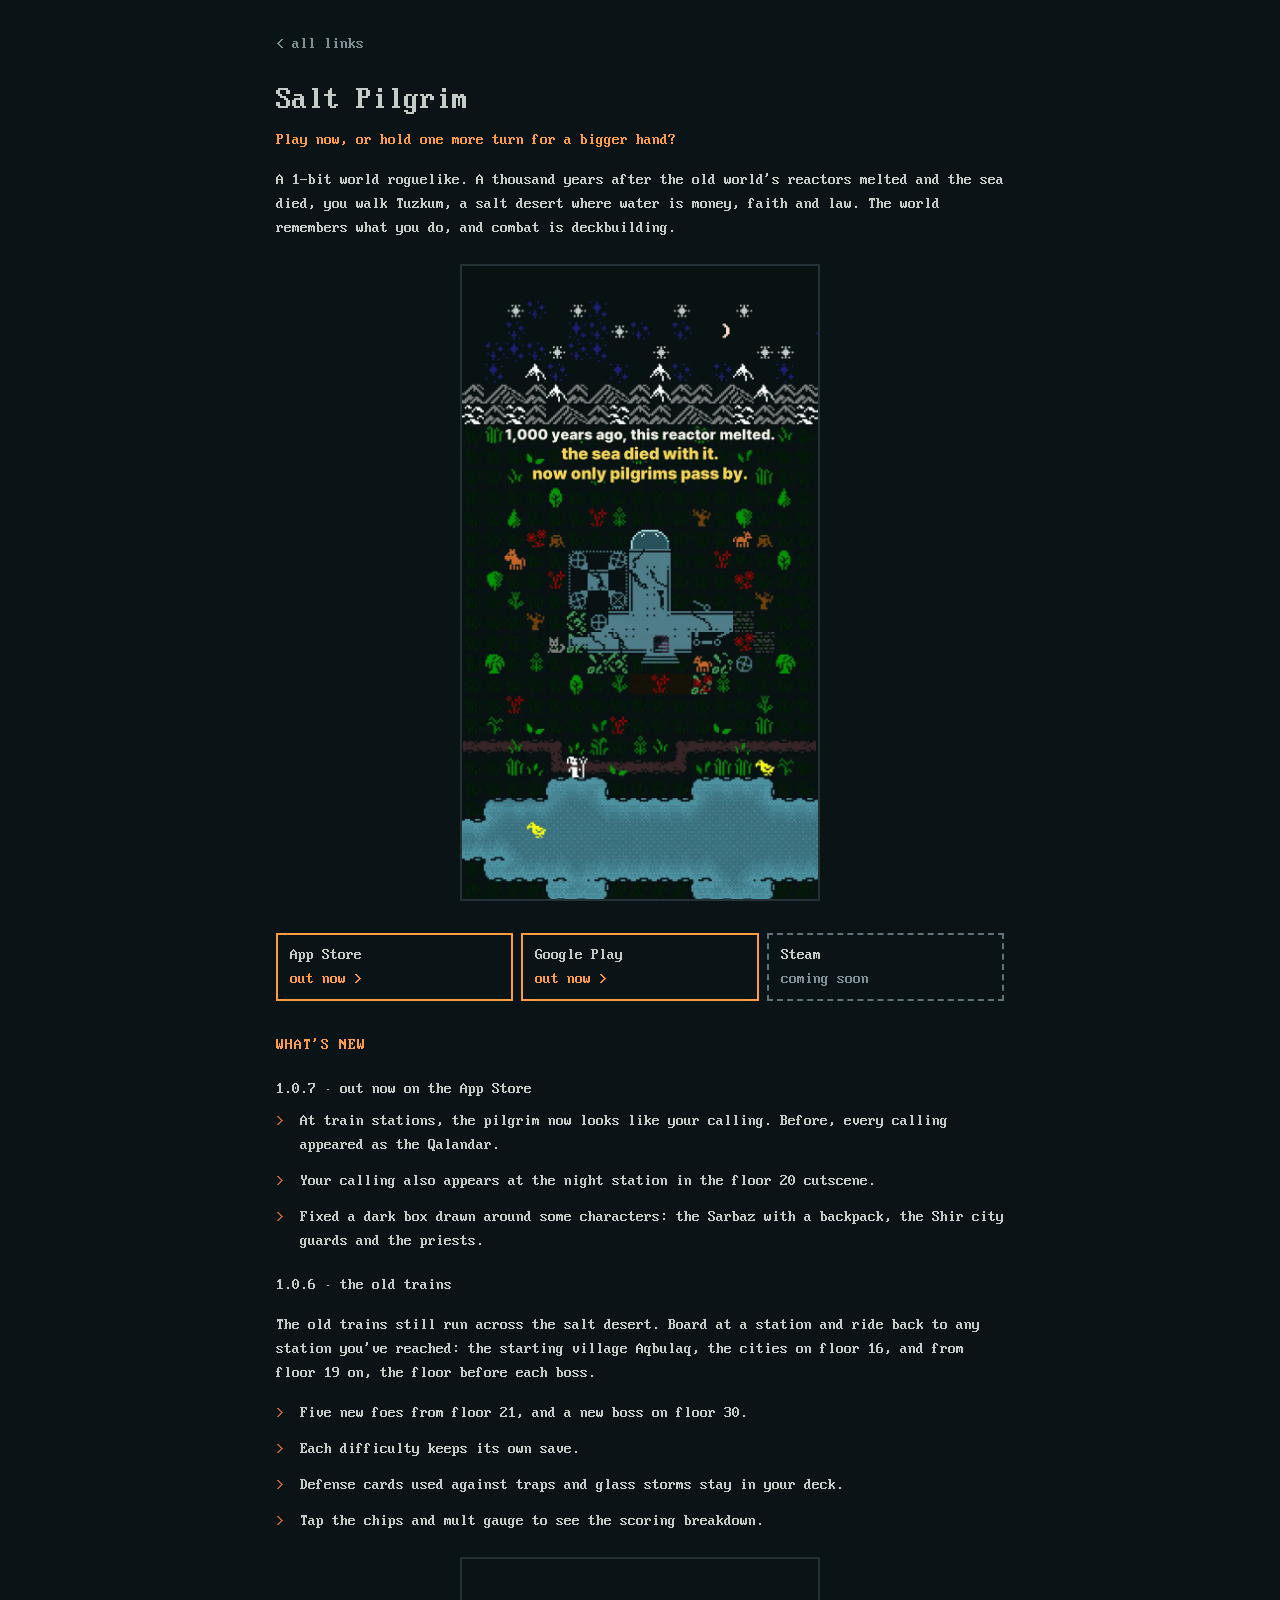
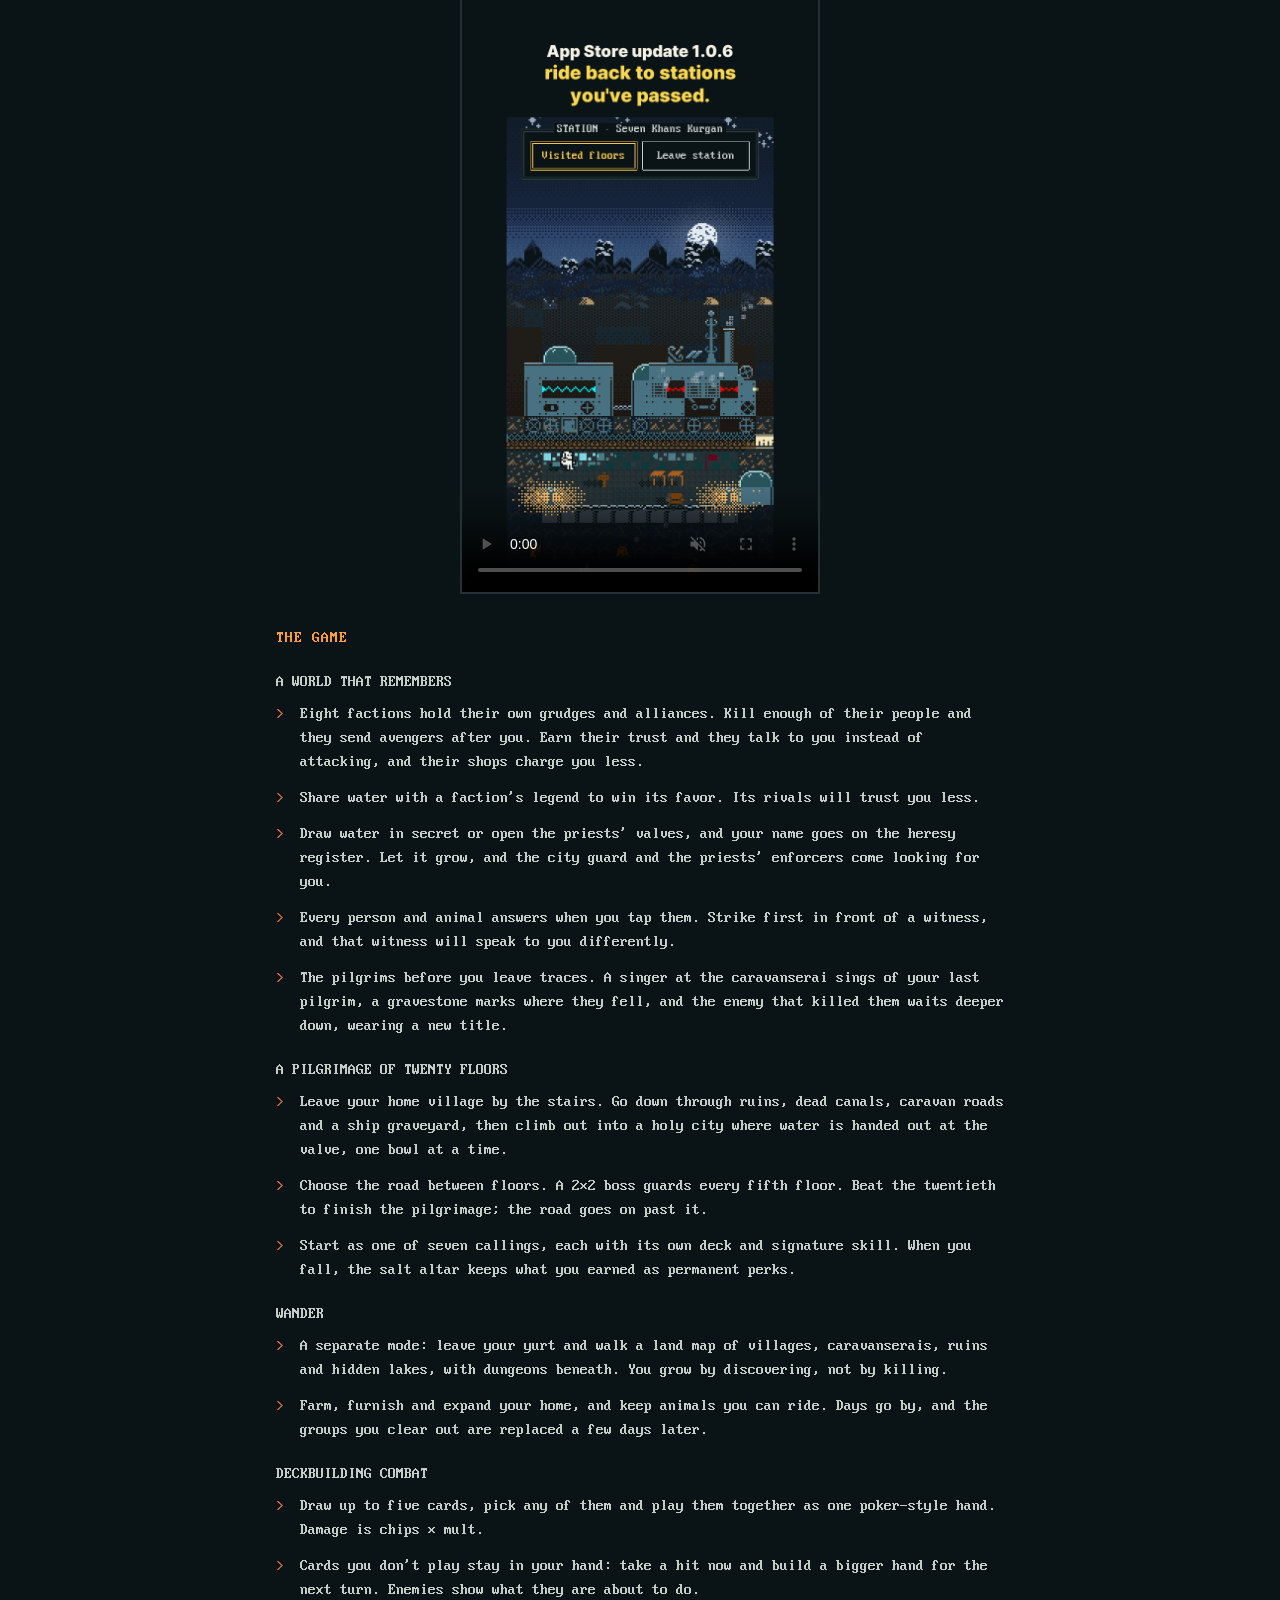
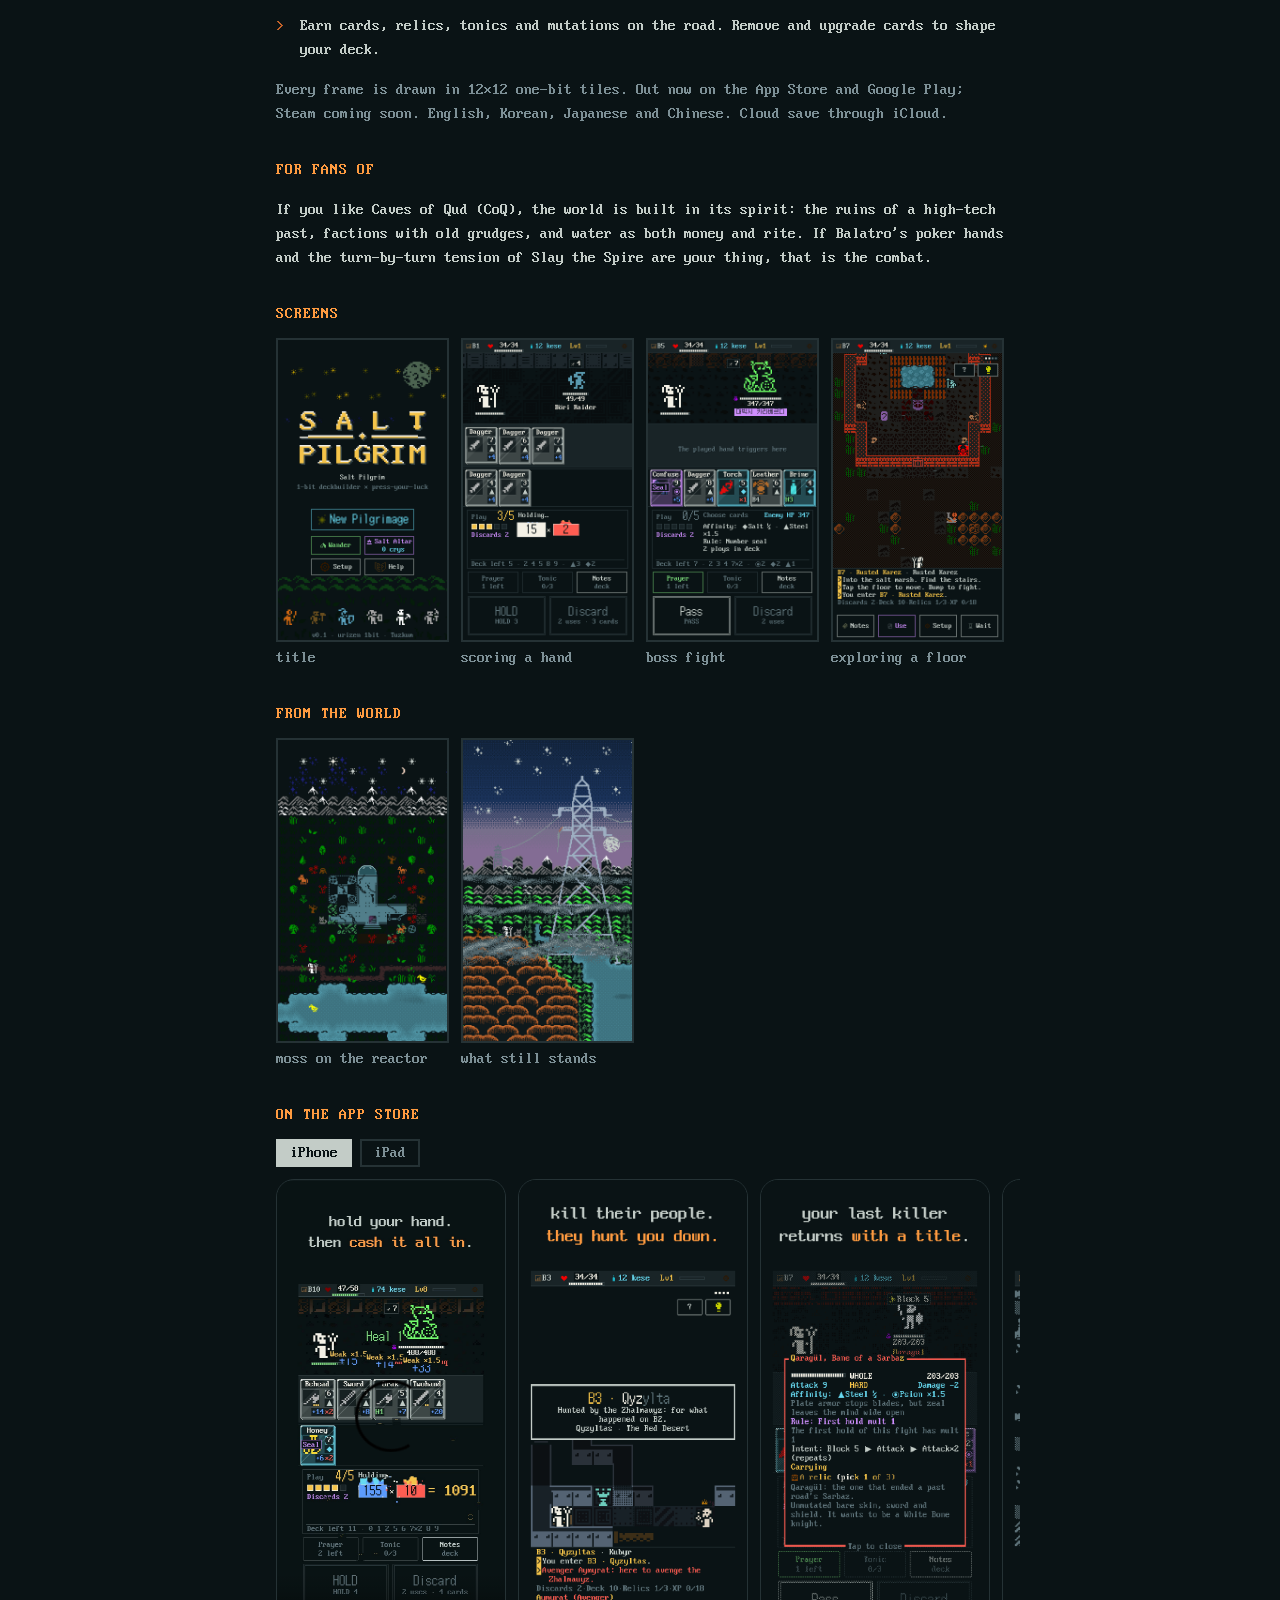
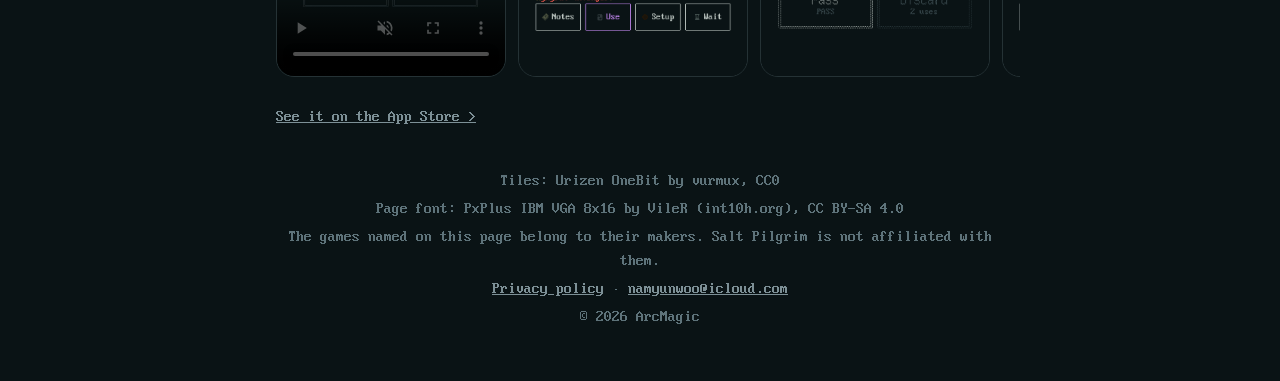
==== commit 8d4d1e0e: "Salt Pilgrim on Google Play: link tree and game page buttons, Android sticky button, descriptions an" ====
--- a/salt-pilgrim/index.html
+++ b/salt-pilgrim/index.html
@@ -4,11 +4,11 @@
 <meta charset="utf-8">
 <meta name="viewport" content="width=device-width, initial-scale=1">
 <title>Salt Pilgrim — a 1-bit roguelike deckbuilder for fans of Balatro and Caves of Qud</title>
-<meta name="description" content="A 1-bit roguelike deckbuilder: Balatro-style poker hands, Slay the Spire turns, and a salt-desert world in the spirit of Caves of Qud (CoQ). Out now on the App Store; Android and Steam coming soon.">
+<meta name="description" content="A 1-bit roguelike deckbuilder: Balatro-style poker hands, Slay the Spire turns, and a salt-desert world in the spirit of Caves of Qud (CoQ). Out now on the App Store and Google Play; Steam coming soon.">
 <link rel="canonical" href="https://namyunwoo.github.io/saltpilgrim/salt-pilgrim/">
-<script type="application/ld+json">{"@context": "https://schema.org", "@type": "VideoGame", "name": "Salt Pilgrim", "url": "https://namyunwoo.github.io/saltpilgrim/salt-pilgrim/", "description": "A 1-bit world roguelike. A thousand years after the old world's reactors melted and the sea died, you walk Tuzkum, a salt desert where water is money, faith and law. The world remembers what you do, and combat is deckbuilding.", "image": "https://namyunwoo.github.io/saltpilgrim/img/sp/moment05.png", "genre": ["Roguelike", "Deckbuilder", "Card game"], "gamePlatform": ["iOS", "Android", "Steam"], "inLanguage": ["en", "ko", "ja", "zh"], "publisher": {"@type": "Organization", "name": "ArcMagic"}, "author": {"@type": "Organization", "name": "ArcMagic"}, "sameAs": ["https://apps.apple.com/app/id6819187251", "https://www.instagram.com/salt_pilgrim/", "https://www.youtube.com/@salt_pilgrim", "https://www.threads.com/@salt_pilgrim"]}</script>
+<script type="application/ld+json">{"@context": "https://schema.org", "@type": "VideoGame", "name": "Salt Pilgrim", "url": "https://namyunwoo.github.io/saltpilgrim/salt-pilgrim/", "description": "A 1-bit world roguelike. A thousand years after the old world's reactors melted and the sea died, you walk Tuzkum, a salt desert where water is money, faith and law. The world remembers what you do, and combat is deckbuilding.", "image": "https://namyunwoo.github.io/saltpilgrim/img/sp/moment05.png", "genre": ["Roguelike", "Deckbuilder", "Card game"], "gamePlatform": ["iOS", "Android", "Steam"], "inLanguage": ["en", "ko", "ja", "zh"], "publisher": {"@type": "Organization", "name": "ArcMagic"}, "author": {"@type": "Organization", "name": "ArcMagic"}, "sameAs": ["https://apps.apple.com/app/id6819187251", "https://play.google.com/store/apps/details?id=com.arcmagic.saltpilgrim", "https://www.instagram.com/salt_pilgrim/", "https://www.youtube.com/@salt_pilgrim", "https://www.threads.com/@salt_pilgrim"]}</script>
 <meta property="og:title" content="Salt Pilgrim">
-<meta property="og:description" content="A 1-bit deckbuilding roguelike. Out now on the App Store; Android and Steam coming soon.">
+<meta property="og:description" content="A 1-bit deckbuilding roguelike. Out now on the App Store and Google Play; Steam coming soon.">
 <meta property="og:image" content="https://namyunwoo.github.io/saltpilgrim/img/sp/moment05.png">
 <meta property="og:url" content="https://namyunwoo.github.io/saltpilgrim/salt-pilgrim/">
 <meta name="theme-color" content="#0A1315">
@@ -28,7 +28,7 @@
 
   <div class="stores" aria-label="Store releases">
     <a class="store live" href="https://apps.apple.com/app/apple-store/id6819187251?pt=119141594&amp;ct=web_sp&amp;mt=8"><b>App Store</b>out now &gt;</a>
-    <div class="store"><b>Google Play</b>coming soon</div>
+    <a class="store live" href="https://play.google.com/store/apps/details?id=com.arcmagic.saltpilgrim"><b>Google Play</b>out now &gt;</a>
     <div class="store"><b>Steam</b>coming soon</div>
   </div>
 
@@ -75,7 +75,7 @@
     <li>Cards you don't play stay in your hand: take a hit now and build a bigger hand for the next turn. Enemies show what they are about to do.</li>
     <li>Earn cards, relics, tonics and mutations on the road. Remove and upgrade cards to shape your deck.</li>
   </ul>
-  <p class="facts">Every frame is drawn in 12×12 one-bit tiles. Out now on the App Store; Android and Steam coming soon. English, Korean, Japanese and Chinese. Cloud save through iCloud.</p>
+  <p class="facts">Every frame is drawn in 12×12 one-bit tiles. Out now on the App Store and Google Play; Steam coming soon. English, Korean, Japanese and Chinese. Cloud save through iCloud.</p>
 
   <h2>FOR FANS OF</h2>
   <p>If you like Caves of Qud (CoQ), the world is built in its spirit: the ruins of a high-tech past, factions with old grudges, and water as both money and rite. If Balatro's poker hands and the turn-by-turn tension of Slay the Spire are your thing, that is the combat.</p>
@@ -138,7 +138,7 @@
 </a>
 <script>
 (function () {
-  // 모바일 기기에 맞는 스토어를 화면 아래에 늘 띄운다(iOS = App Store, Android = Google Play — 아직 출시 전이라 "coming soon")
+  // 모바일 기기에 맞는 스토어를 화면 아래에 늘 띄운다(iOS = App Store, Android = Google Play — 2026-10-24 출시)
   var ua = navigator.userAgent || "";
   var touchMac = navigator.platform === "MacIntel" && navigator.maxTouchPoints > 1;   // iPadOS 는 Mac 으로 알린다
   var ipad = /iPad/.test(ua) || touchMac;
@@ -147,10 +147,8 @@
   var bar = document.getElementById("sticky-store");
   if (ios || android) {
     if (android) {
-      bar.removeAttribute("href");
-      bar.classList.add("soon");
-      bar.querySelector(".sticky-sub").textContent = "Google Play · coming soon";
-      bar.querySelector(".sticky-go").textContent = "SOON";
+      bar.href = "https://play.google.com/store/apps/details?id=com.arcmagic.saltpilgrim";
+      bar.querySelector(".sticky-sub").textContent = "Google Play · out now";
     }
     bar.hidden = false;
     document.body.classList.add("has-sticky");
